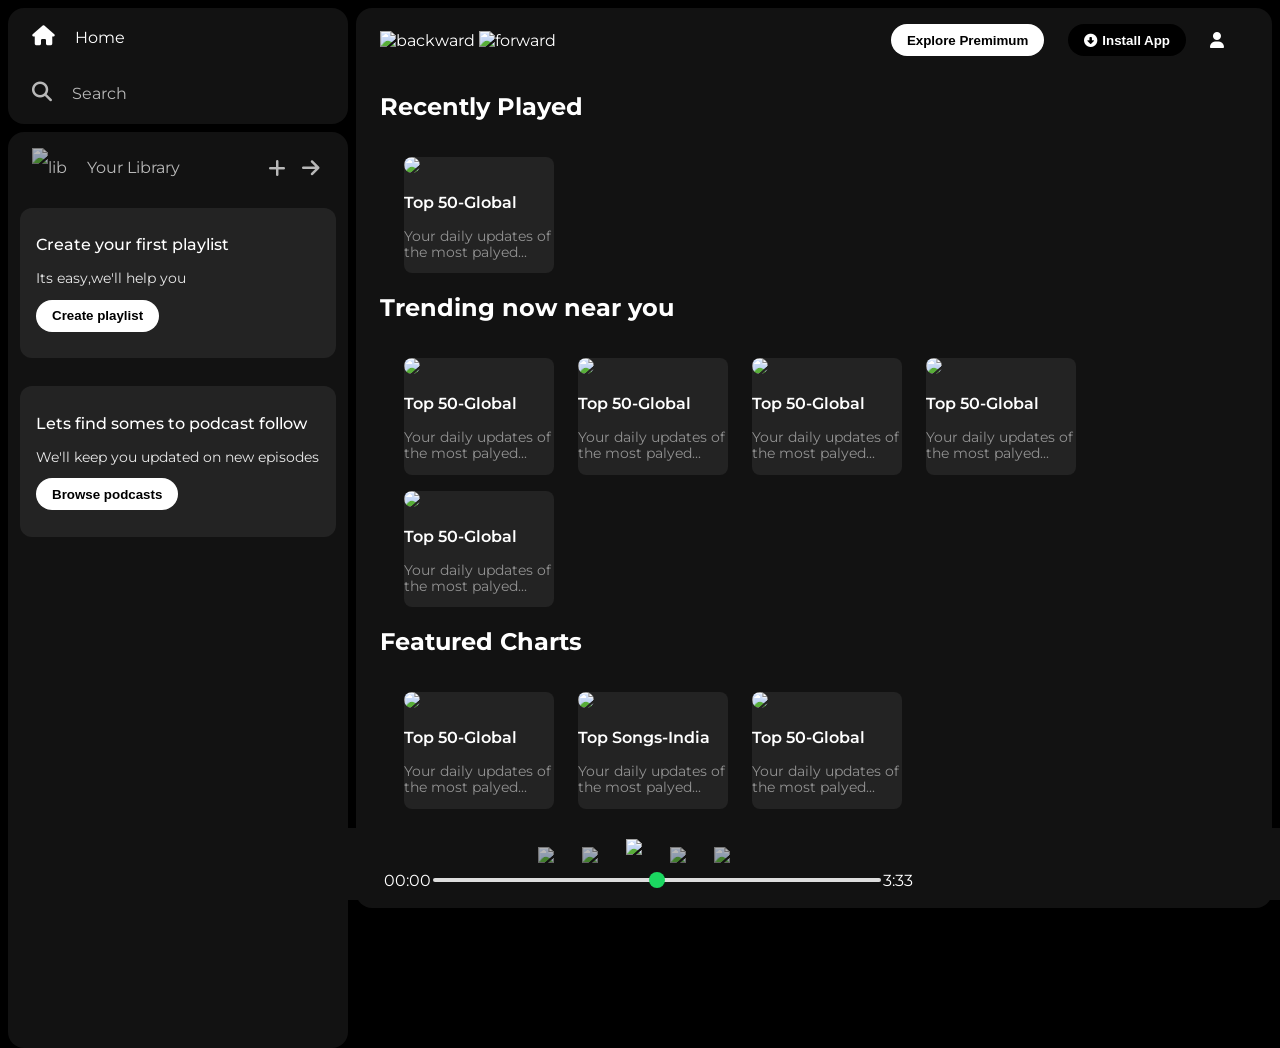
==== index.html @ 92eed527 "Rename spotifyclone.html to index.html" ====
<!DOCTYPE html>
 <html lang="en">
<head>
    <meta charset="UTF-8">
    <meta name="viewport" content="width=device-width, initial-scale=1.0">
    <title>Spotify-Web Player:Music for everyone</title>
    <link rel="stylesheet" href="https://cdnjs.cloudflare.com/ajax/libs/font-awesome/6.7.2/css/all.min.css"
        integrity="sha512-Evv84Mr4kqVGRNSgIGL/F/aIDqQb7xQ2vcrdIwxfjThSH8CSR7PBEakCr51Ck+w+/U6swU2Im1vVX0SVk9ABhg=="
        crossorigin="anonymous" referrerpolicy="no-referrer" />
    <link rel="icon" href="./assests/logo.png">
    <link rel="stylesheet" href="spotifyclone.css">
    <link rel="preconnect" href="https://fonts.googleapis.com">
    <link rel="preconnect" href="https://fonts.gstatic.com" crossorigin>
    <link href="https://fonts.googleapis.com/css2?family=Montserrat:ital,wght@0,100..900;1,100..900&display=swap"
        rel="stylesheet">
</head>
<body>
    <div class="main">
        <div class="sidebar">
            <div class="nav">
                <div class="nav-option" style="opacity: 1;">
                     <i class="fa-solid fa-house"></i>
                     <a href="#">Home</a>
                </div>
                
                <div class="nav-option">
                    <i class="fa-solid fa-magnifying-glass"></i>
                    <a href="#">Search</a>
                </div>
            </div>

            <div class="library"> 
                <div class="optionsss">
                     <div class="lib-option nav-option" >
                        <img src="./assests/library_icon.png" alt="lib">
                        <a href="#">Your Library</a>
                      </div>
                      <div class="iconss">
                        <!-- + and -> icons -->
                        <i class="fa-solid fa-plus"></i> 
                         <i class="fa-solid fa-arrow-right"></i>
                      </div>
                </div> 
                <div class="lib-box">
                    <div class="box">
                        <!-- To create space  between lines we made it has p from div -->
                        <p class="box-p1">Create your first playlist</p> 
                        <p class="box-p2">Its easy,we'll help you</p>
                        <button class="badge">Create playlist</button>
                    </div>
                     <div class="box">
                        <p class="box-p1">Lets find somes to podcast follow</p>
                        <p class="box-p2">We'll keep you updated on new episodes  </p>
                        <button class="badge">Browse podcasts</button>
                    </div>
                    </div>
                </div>
        </div>
        <div class="main-content">
            <div class="sticky-nav">
                <div class="nav-icons">
                     <img src="./assests/backward_icon.png" alt="backward">
                     <img src="./assests/forward_icon.png" class="hide " alt="forward">
                </div>
               <div class="sticky-nav-options">
                  <button class="badge nav-item hide">Explore Premimum </button>
                <button class="badge nav-item dark-badge"><i class="fa-solid fa-circle-down" style="margin-right: 5px;"></i>Install App</button>
              <!--  user emojii   -->
                <i class="fa-solid fa-user nav-item"></i>
               </div>
            </div>

            <h2>Recently Played</h2>
            <div class="cards-container">
                <div class="card">
                    <img src="./assests/card1img.jpeg" class="card-img">
                    <p class="card-title">Top 50-Global</p>
                    <p class="card-info">Your daily updates of the most palyed...</p>
                </div>
            </div>

            <h2>Trending now near you</h2>
            <div class="cards-container">
                <div class="card">
                    <img src="./assests/card2img.jpeg" class="card-img">
                    <p class="card-title">Top 50-Global</p>
                    <p class="card-info">Your daily updates of the most palyed...</p>
                </div>

                <div class="card">
                    <img src="./assests/card3img.jpeg" class="card-img">
                    <p class="card-title">Top 50-Global</p>
                    <p class="card-info">Your daily updates of the most palyed...</p>
                </div>
            
                <div class="card">
                    <img src="./assests/card4img.jpeg" class="card-img">
                    <p class="card-title">Top 50-Global</p>
                    <p class="card-info">Your daily updates of the most palyed...</p>
                </div>

                 <div class="card">
                    <img src="./assests/card3img.jpeg" class="card-img">
                    <p class="card-title">Top 50-Global</p>
                    <p class="card-info">Your daily updates of the most palyed...</p>
                </div>

                 <div class="card">
                    <img src="./assests/card4img.jpeg" class="card-img">
                    <p class="card-title">Top 50-Global</p>
                    <p class="card-info">Your daily updates of the most palyed...</p>
                </div>
            </div>

            <h2>Featured Charts</h2>
            <div class="cards-container">
                <div class="card">
                    <img src="./assests/card5img.jpeg" class="card-img">
                    <p class="card-title">Top 50-Global</p>
                    <p class="card-info">Your daily updates of the most palyed...</p>
                </div>
                 <div class="card">
                    <img src="./assests/card6img.jpeg" class="card-img">
                    <p class="card-title">Top Songs-India</p>
                    <p class="card-info">Your daily updates of the most palyed...</p>
                </div>
                 <div class="card">
                    <img src="./assests/card1img.jpeg" class="card-img">
                    <p class="card-title">Top 50-Global</p>
                    <p class="card-info">Your daily updates of the most palyed...</p>
                </div>
            </div>
            <div class="footer">
                <div class="line"></div>
            </div>
        </div>
        <!-- Fotter music player -->
         <div class="music-player">
             <!-- home work  -->
            <div class="album"></div>
            <div class="player">
                <div class="player-controls">
                    <img src="./assests/player_icon1 (1).png" class="player-control-icon">
                    <img src="./assests/player_icon2 (1).png" class="player-control-icon">
                    <img src="./assests/player_icon3 (1).png" class="player-control-icon" style="opacity: 1; height: 2rem;">
                    <img src="./assests/player_icon4 (1).png" class="player-control-icon">
                    <img src="./assests/player_icon5 (1).png" class="player-control-icon">
                </div>
                 <div class="play-bar">
                    <span class="curr-time">00:00</span>
                    <input type="range" min="0" max="100" class="progress-bar" step="1 ">
                    <span class="tot-time">3:33</span>
                 </div>
            </div>
            <div class="controls"></div>
         </div>
    </div>
</body>
</html>
---- spotifyclone.css ----
body{
    font-family: "Montserrat", sans-serif;
    margin: 0;
    background-color: #000;
    color: #fff;
    overflow:hidden;
}

.main{
    display: flex;
    height: 100vh;
    padding: 0.5rem;
}
.sidebar{
    background-color: #000;
    width: 340px;
    border-radius: 1rem;
    margin-right:0.5rem;
}
.main-content{
    background-color: #121212;
    flex: 1;
    border-radius: 1rem;
    overflow: auto;
    padding: 0 1.5rem 0 1.5rem;/* Gives a small space between card n main-content*/
}

.music-player{
    background-color: #121212;
    position: fixed;
    bottom: 0;
    width: 100%;
    height: 72px; 
}
a{
    text-decoration: none;
    color: #fff;

}
/* for home and search container*/
.nav{
    background-color: #121212;
    border-radius: 1rem;
    display: flex;/* home and search comes in same line*/
    flex-direction: column;/*search comes below of home*/
    justify-content: center;/* to make content vertically center */
    height: 100px;
    padding:0.5rem 0.75rem ;/* bcoz in main website top &btm has 8px and left & right has 12px */
    
}
/* for home and search text*/
.nav-option{
    line-height:2.5rem ;
    opacity: 0.7;
    padding:0.5rem 0.75rem ;/*Space between  contents home,search*/
}

.nav-option:hover{/* when u over home and search its shows in bright*/
    opacity: 1;
}
.nav-option i{
    font-size: 1.25rem;
}
.nav-option a{
    font-size: 1rem;
    margin-left: 1rem;/* space b/w icons and text(home & search)*/

}
.library{
    background-color: #121212;
    border-radius:1rem;
    height: 100%;/* create playlist and lets find are under same library so occupies upto bottm*/
   margin-top: 0.5rem ;
   padding:0.5rem 0.75rem ;
}
.optionsss{
    display: flex;/* icon,library text and +,,-> comes to sameline*/
    justify-content:space-between ;/* + and -> comes to right end*/
    align-items: center;/* icon,library text, + and -> comes to center of line*/
}
.lib-option img{ /*making //[] this image small*/
    height: 1.25rem;
    width: 1.25rem;   
} 
.iconss {
    font-size: 1.25rem;
     display: flex;
}
.iconss i{ /* For + and arrow right */
    opacity: 0.7;
    margin-right: 1rem;
}
.iconss i:hover{
    opacity: 1;
}
.box{
    background-color: #232323;
    height: 8rem;
    border-radius: 0.75rem;
    margin: 0.75rem 0 1.75rem 0;/* top  right n bottom  left */
    padding: 0.7rem 1rem;
}
.box-p1{
    font-size: 1rem;
    font-weight: 500;
}
.box-p2{
    font-size: 0.85rem;
    opacity: 0.9;
}
.badge{
    background-color: #fff;
    border: none;/* bcoz by default borders will get border*/
    border-radius: 100px;
    padding:0.25rem 1rem ;
    font-weight:700 ;
    height: 2rem;
     width: fit-content;
} 
.dark-badge{/*to make install app bg balck and textclr white*/
    background-color:#000;
    color: #fff;


} 
.sticky-nav{/* for install appp explore premimum nav*/
    position: sticky;
    top: 0;
    background-color: #121212;
    display: flex;
    justify-content: space-between;
    align-items: center;
    padding: 1rem 0 1rem 0 ;/*top right bottom  right*/
}
.sticky-nav-icons{  /*Forward & backward icons*/
    margin-left:0.75rem; 
}
.sticky-nav-options{
    display: flex;
    justify-content:center ;
    align-items:center ;
 
}
.nav-item{  /*for for premium install and user emojii*/
    margin-right:1.5rem;    
}

/* media used bcoz when we use original when it comes to screen
 size of 1000,,forward and explore premium disappears */
@media (max-width:100px) {
        .hide{
            display:none ;
        }    
} 
.card{
    background-color: #232323;
    width: 150px;
    border-radius: 0.5rem;
    border-radius: 0.5rem;
    margin-left: 1.5rem;
    margin-top: 1rem;/* to give small space b/w above and below card*/

}
.cards-container{
    display: flex;/*every card comes under same row/line*/
    flex-wrap:wrap;/*to maintain the original size of a card top 50-Global means for all other 
    cards if we dnt wrap all cards comes in same row*/
}
.card-img{/* for image present in card*/
    width: 100%;/* occupies the width of the card*/
    border-radius: 0.5rem;

}
.card-title{
    font-weight: 600;
}
.card-info{
    font-size: 0.85rem;/* to make top 50 global bold*/
    opacity: 0.5;/*your daily updates*/
}
.footer{
    height: 300px;
   display: flex;
   align-items: center;/*to make the footer line center*/
   justify-content:center;
}
.line{
    width: 90%;
    height: 30%;
    border-top: 1px solid white;
    opacity: 0.4;


}
.music-player{
    display: flex;
    justify-content: space-between;
    align-items: center;
}
.album{
    width:25%;
    /* background-color: pink; */
}
.player{
    width: 50%;
    /* background-color: orange; */
}
.controls{
    width:25%;
    /* background-color: blue; */
}
.player-controls{/* for icons of forward/backward*/
display: flex;
    justify-content:center;
    align-items: center;
}
.player-control-icon{
    height: 1rem;
    margin-right:1.75rem;
    opacity: 0.7;
}
.player-control-icon :hover{
    opacity: 1;

}
.play-bar{
    display: flex;
    justify-content: center;
    align-items: center;
}
.progress-bar{
    width: 70%;
    appearance: none;
    background-color: transparent;
    cursor: pointer;
}
/* this is for the line playline */
.progress-bar::-webkit-slider-runnable-track{
    background-color:#ddd ;
    border-radius: 100px;
    height: 0.2rem;
}
/* for thumb round lies on playlline */
.progress-bar::-webkit-slider-thumb{
    appearance: none;
    height: 1rem;
    width: 1rem;
    background-color: #1bd760;
   border-radius: 50%;
   margin-top: -6px; /* to make it liens on middle of line*/
}
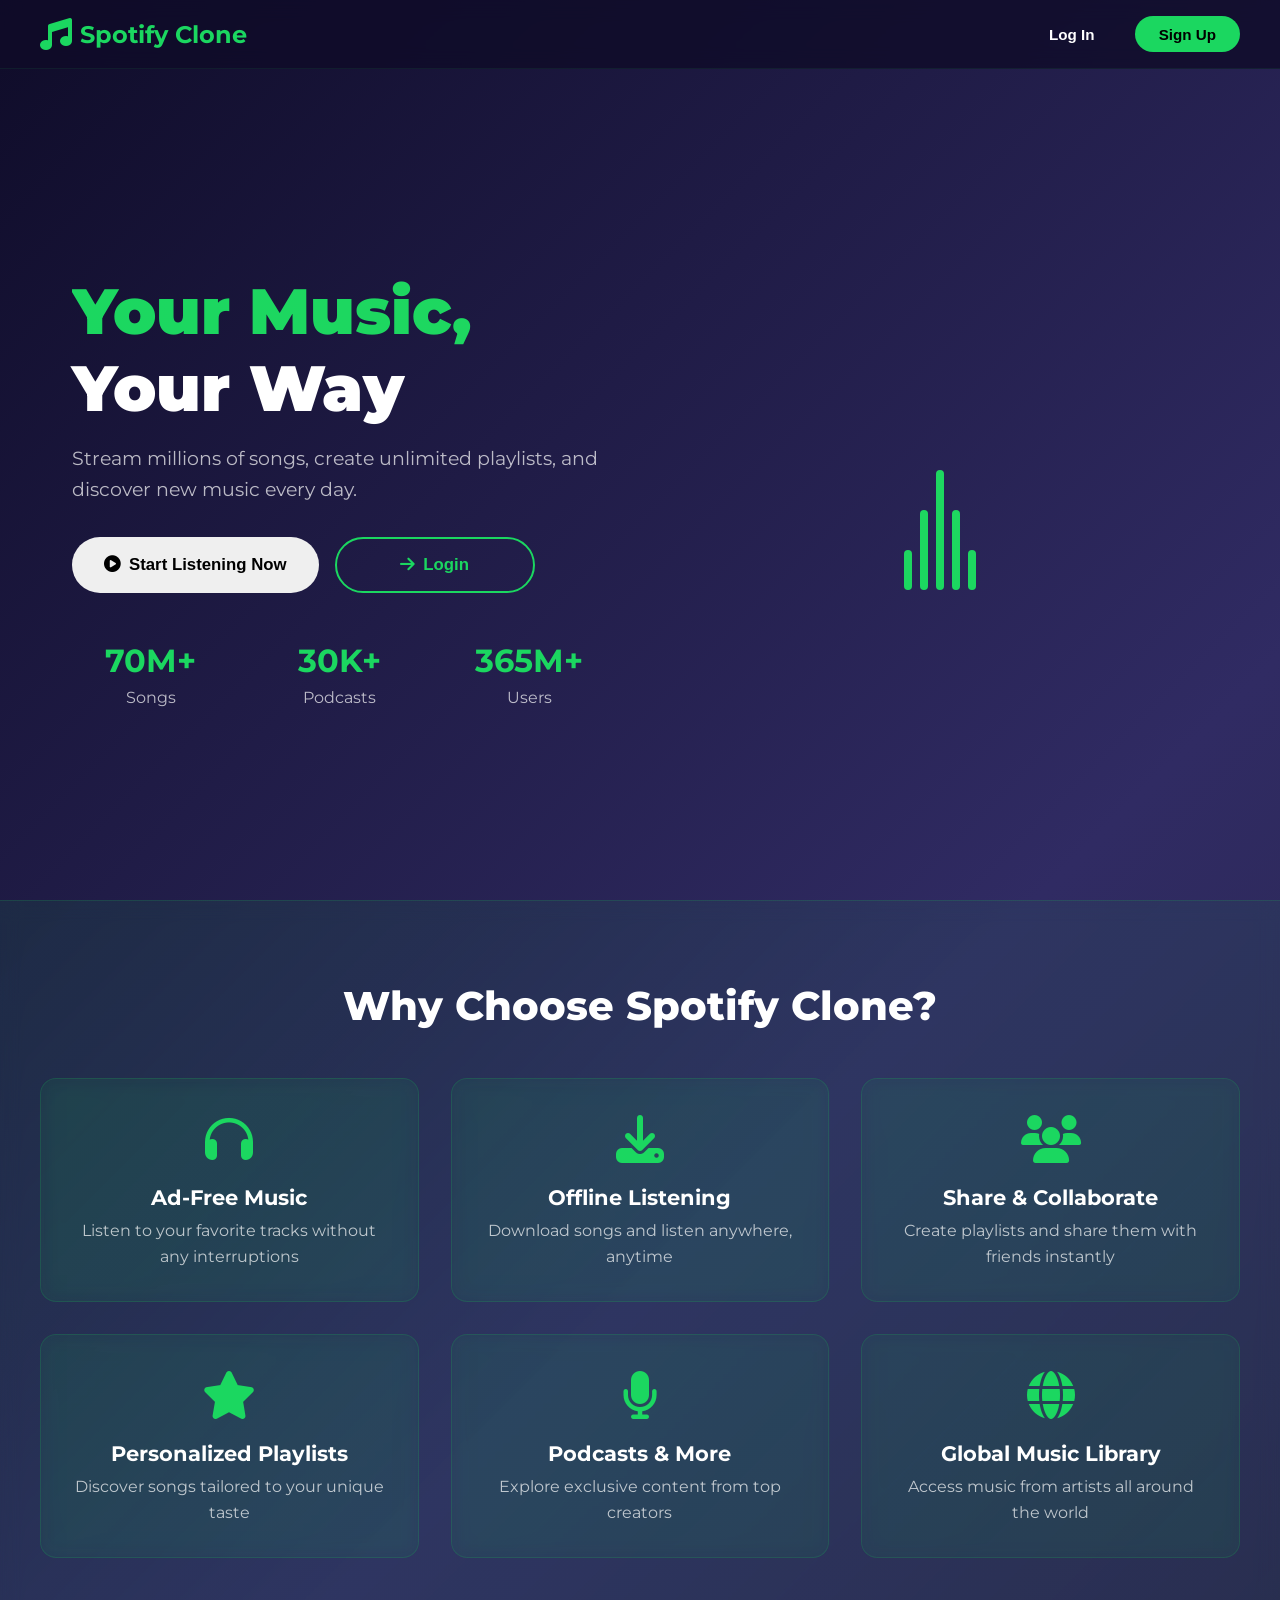
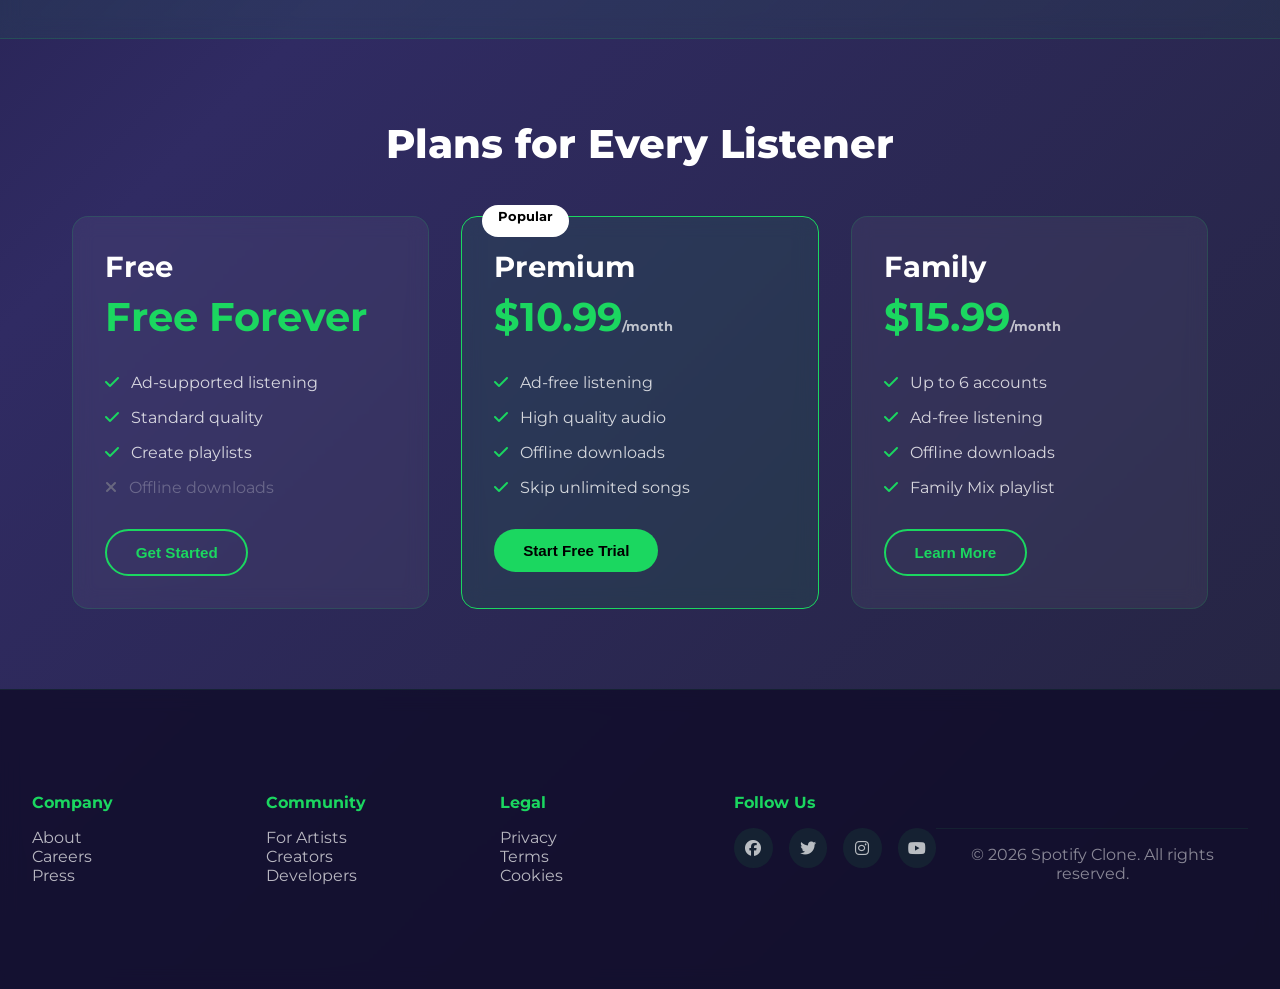
==== commit 79b37d03: "updated spotify clone project" ====
--- a/index.html
+++ b/index.html
@@ -1,159 +1,515 @@
 <!DOCTYPE html>
- <html lang="en">
+<html lang="en">
 <head>
     <meta charset="UTF-8">
     <meta name="viewport" content="width=device-width, initial-scale=1.0">
-    <title>Spotify-Web Player:Music for everyone</title>
+    <meta name="description" content="Spotify Clone - Your Music Streaming Platform">
+    <title>Spotify Clone - Find Music & Podcasts</title>
     <link rel="stylesheet" href="https://cdnjs.cloudflare.com/ajax/libs/font-awesome/6.7.2/css/all.min.css"
         integrity="sha512-Evv84Mr4kqVGRNSgIGL/F/aIDqQb7xQ2vcrdIwxfjThSH8CSR7PBEakCr51Ck+w+/U6swU2Im1vVX0SVk9ABhg=="
         crossorigin="anonymous" referrerpolicy="no-referrer" />
-    <link rel="icon" href="./assests/logo.png">
-    <link rel="stylesheet" href="spotifyclone.css">
     <link rel="preconnect" href="https://fonts.googleapis.com">
     <link rel="preconnect" href="https://fonts.gstatic.com" crossorigin>
     <link href="https://fonts.googleapis.com/css2?family=Montserrat:ital,wght@0,100..900;1,100..900&display=swap"
         rel="stylesheet">
+    <link rel="stylesheet" href="styles.css">
+    <script defer src="script.js"></script>
 </head>
 <body>
-    <div class="main">
-        <div class="sidebar">
-            <div class="nav">
-                <div class="nav-option" style="opacity: 1;">
-                     <i class="fa-solid fa-house"></i>
-                     <a href="#">Home</a>
-                </div>
+    <!-- ===== LANDING PAGE ===== -->
+    <div id="landingPage" class="page">
+        <!-- Navigation Bar -->
+        <nav class="navbar">
+            <div class="navbar-container">
+                <div class="logo">
+                    <i class="fas fa-music"></i>
+                    <span>Spotify Clone</span>
+                </div>
+                <div class="navbar-buttons">
+                    <button class="nav-btn" onclick="showLoginPage()">Log In</button>
+                    <button class="nav-btn btn-primary" onclick="showSignupPage()">Sign Up</button>
+                </div>
+            </div>
+        </nav>
+
+        <!-- Hero Section -->
+        <section class="hero">
+            <div class="hero-content">
+                <h1 class="hero-title">
+                    <span class="highlight">Your Music,</span>
+                    <span>Your Way</span>
+                </h1>
+                <p class="hero-subtitle">Stream millions of songs, create unlimited playlists, and discover new music every day.</p>
                 
-                <div class="nav-option">
-                    <i class="fa-solid fa-magnifying-glass"></i>
-                    <a href="#">Search</a>
-                </div>
-            </div>
-
-            <div class="library"> 
-                <div class="optionsss">
-                     <div class="lib-option nav-option" >
-                        <img src="./assests/library_icon.png" alt="lib">
-                        <a href="#">Your Library</a>
-                      </div>
-                      <div class="iconss">
-                        <!-- + and -> icons -->
-                        <i class="fa-solid fa-plus"></i> 
-                         <i class="fa-solid fa-arrow-right"></i>
-                      </div>
-                </div> 
-                <div class="lib-box">
-                    <div class="box">
-                        <!-- To create space  between lines we made it has p from div -->
-                        <p class="box-p1">Create your first playlist</p> 
-                        <p class="box-p2">Its easy,we'll help you</p>
-                        <button class="badge">Create playlist</button>
-                    </div>
-                     <div class="box">
-                        <p class="box-p1">Lets find somes to podcast follow</p>
-                        <p class="box-p2">We'll keep you updated on new episodes  </p>
-                        <button class="badge">Browse podcasts</button>
-                    </div>
-                    </div>
-                </div>
+                <div class="hero-buttons">
+                    <button class="btn btn-large" onclick="showSignupPage()">
+                        <i class="fas fa-play-circle"></i> Start Listening Now
+                    </button>
+                    <button class="btn btn-large btn-outline" onclick="showLoginPage()">
+                        <i class="fas fa-arrow-right"></i> Login
+                    </button>
+                </div>
+
+                <div class="stats">
+                    <div class="stat">
+                        <h3>70M+</h3>
+                        <p>Songs</p>
+                    </div>
+                    <div class="stat">
+                        <h3>30K+</h3>
+                        <p>Podcasts</p>
+                    </div>
+                    <div class="stat">
+                        <h3>365M+</h3>
+                        <p>Users</p>
+                    </div>
+                </div>
+            </div>
+            <div class="hero-visual">
+                <div class="music-animation">
+                    <div class="bar bar-1"></div>
+                    <div class="bar bar-2"></div>
+                    <div class="bar bar-3"></div>
+                    <div class="bar bar-4"></div>
+                    <div class="bar bar-5"></div>
+                </div>
+            </div>
+        </section>
+
+        <!-- Features Section -->
+        <section class="features">
+            <h2 class="section-title">Why Choose Spotify Clone?</h2>
+            <div class="features-grid">
+                <div class="feature-card">
+                    <div class="feature-icon">
+                        <i class="fas fa-headphones"></i>
+                    </div>
+                    <h3>Ad-Free Music</h3>
+                    <p>Listen to your favorite tracks without any interruptions</p>
+                </div>
+                <div class="feature-card">
+                    <div class="feature-icon">
+                        <i class="fas fa-download"></i>
+                    </div>
+                    <h3>Offline Listening</h3>
+                    <p>Download songs and listen anywhere, anytime</p>
+                </div>
+                <div class="feature-card">
+                    <div class="feature-icon">
+                        <i class="fas fa-users"></i>
+                    </div>
+                    <h3>Share & Collaborate</h3>
+                    <p>Create playlists and share them with friends instantly</p>
+                </div>
+                <div class="feature-card">
+                    <div class="feature-icon">
+                        <i class="fas fa-star"></i>
+                    </div>
+                    <h3>Personalized Playlists</h3>
+                    <p>Discover songs tailored to your unique taste</p>
+                </div>
+                <div class="feature-card">
+                    <div class="feature-icon">
+                        <i class="fas fa-microphone"></i>
+                    </div>
+                    <h3>Podcasts & More</h3>
+                    <p>Explore exclusive content from top creators</p>
+                </div>
+                <div class="feature-card">
+                    <div class="feature-icon">
+                        <i class="fas fa-globe"></i>
+                    </div>
+                    <h3>Global Music Library</h3>
+                    <p>Access music from artists all around the world</p>
+                </div>
+            </div>
+        </section>
+
+        <!-- Pricing Section -->
+        <section class="pricing">
+            <h2 class="section-title">Plans for Every Listener</h2>
+            <div class="pricing-grid">
+                <div class="pricing-card">
+                    <h3>Free</h3>
+                    <p class="price">Free Forever</p>
+                    <ul class="features-list">
+                        <li><i class="fas fa-check"></i> Ad-supported listening</li>
+                        <li><i class="fas fa-check"></i> Standard quality</li>
+                        <li><i class="fas fa-check"></i> Create playlists</li>
+                        <li class="disabled"><i class="fas fa-times"></i> Offline downloads</li>
+                    </ul>
+                    <button class="btn btn-outline" onclick="showSignupPage()">Get Started</button>
+                </div>
+                <div class="pricing-card featured">
+                    <div class="badge">Popular</div>
+                    <h3>Premium</h3>
+                    <p class="price">$10.99<span>/month</span></p>
+                    <ul class="features-list">
+                        <li><i class="fas fa-check"></i> Ad-free listening</li>
+                        <li><i class="fas fa-check"></i> High quality audio</li>
+                        <li><i class="fas fa-check"></i> Offline downloads</li>
+                        <li><i class="fas fa-check"></i> Skip unlimited songs</li>
+                    </ul>
+                    <button class="btn btn-primary" onclick="handlePremiumTrialClick()">Start Free Trial</button>
+                </div>
+                <div class="pricing-card">
+                    <h3>Family</h3>
+                    <p class="price">$15.99<span>/month</span></p>
+                    <ul class="features-list">
+                        <li><i class="fas fa-check"></i> Up to 6 accounts</li>
+                        <li><i class="fas fa-check"></i> Ad-free listening</li>
+                        <li><i class="fas fa-check"></i> Offline downloads</li>
+                        <li><i class="fas fa-check"></i> Family Mix playlist</li>
+                    </ul>
+                    <button class="btn btn-outline" onclick="handleFamilyPlanClick()">Learn More</button>
+                </div>
+            </div>
+        </section>
+
+        <!-- Footer -->
+        <footer class="footer">
+            <div class="footer-content">
+                <div class="footer-section">
+                    <h4>Company</h4>
+                    <ul>
+                        <li><a href="#">About</a></li>
+                        <li><a href="#">Careers</a></li>
+                        <li><a href="#">Press</a></li>
+                    </ul>
+                </div>
+                <div class="footer-section">
+                    <h4>Community</h4>
+                    <ul>
+                        <li><a href="#">For Artists</a></li>
+                        <li><a href="#">Creators</a></li>
+                        <li><a href="#">Developers</a></li>
+                    </ul>
+                </div>
+                <div class="footer-section">
+                    <h4>Legal</h4>
+                    <ul>
+                        <li><a href="#">Privacy</a></li>
+                        <li><a href="#">Terms</a></li>
+                        <li><a href="#">Cookies</a></li>
+                    </ul>
+                </div>
+                <div class="footer-section social">
+                    <h4>Follow Us</h4>
+                    <div class="social-icons">
+                        <a href="#"><i class="fab fa-facebook"></i></a>
+                        <a href="#"><i class="fab fa-twitter"></i></a>
+                        <a href="#"><i class="fab fa-instagram"></i></a>
+                        <a href="#"><i class="fab fa-youtube"></i></a>
+                    </div>
+                </div>
+            </div>
+            <div class="footer-bottom">
+                <p>&copy; 2026 Spotify Clone. All rights reserved.</p>
+            </div>
+        </footer>
+
+        <!-- Modal for Login & Signup -->
+        <div id="authModal" class="modal">
+            <div class="modal-content modal-auth">
+                <button class="close-btn" onclick="closeAuthModal()">&times;</button>
+                
+                <!-- Login Form -->
+                <div id="loginForm" class="auth-form show">
+                    <h2>Welcome Back</h2>
+                    <p class="auth-subtitle">Log in to your Spotify Clone account</p>
+                    
+                    <form onsubmit="handleLogin(event)">
+                        <div class="form-group">
+                            <label for="login-email">Email</label>
+                            <input type="email" id="login-email" placeholder="your@email.com" required>
+                        </div>
+                        <div class="form-group">
+                            <label for="login-password">Password</label>
+                            <input type="password" id="login-password" placeholder="Enter your password" required>
+                        </div>
+                        <div class="form-options">
+                            <label class="remember-me">
+                                <input type="checkbox"> Remember me
+                            </label>
+                            <a href="#" class="forgot-password">Forgot password?</a>
+                        </div>
+                        <button type="submit" class="btn btn-primary btn-block">Log In</button>
+                    </form>
+                    
+                    <div class="divider">OR</div>
+                    
+                    <div class="social-login">
+                        <button type="button" class="social-btn google">
+                            <i class="fab fa-google"></i> Login with Google
+                        </button>
+                        <button type="button" class="social-btn facebook">
+                            <i class="fab fa-facebook"></i> Login with Facebook
+                        </button>
+                    </div>
+                    
+                    <p class="auth-toggle">Don't have an account? <a href="#" onclick="switchToSignup()">Sign up here</a></p>
+                </div>
+
+                <!-- Signup Form -->
+                <div id="signupForm" class="auth-form">
+                    <h2>Create Your Account</h2>
+                    <p class="auth-subtitle">Join millions of music lovers today</p>
+                    
+                    <form onsubmit="handleSignup(event)">
+                        <div class="form-group">
+                            <label for="signup-name">Full Name</label>
+                            <input type="text" id="signup-name" placeholder="John Doe" required>
+                        </div>
+                        <div class="form-group">
+                            <label for="signup-email">Email</label>
+                            <input type="email" id="signup-email" placeholder="your@email.com" required>
+                        </div>
+                        <div class="form-group">
+                            <label for="signup-password">Password</label>
+                            <input type="password" id="signup-password" placeholder="At least 8 characters" minlength="8" required>
+                        </div>
+                        <div class="form-group">
+                            <label for="signup-confirm">Confirm Password</label>
+                            <input type="password" id="signup-confirm" placeholder="Confirm your password" required>
+                        </div>
+                        <div class="form-group">
+                            <label class="checkbox-label">
+                                <input type="checkbox" required> I agree to the Terms of Service
+                            </label>
+                        </div>
+                        <button type="submit" class="btn btn-primary btn-block">Create Account</button>
+                    </form>
+                    
+                    <div class="divider">OR</div>
+                    
+                    <div class="social-login">
+                        <button type="button" class="social-btn google">
+                            <i class="fab fa-google"></i> Sign up with Google
+                        </button>
+                        <button type="button" class="social-btn facebook">
+                            <i class="fab fa-facebook"></i> Sign up with Facebook
+                        </button>
+                    </div>
+                    
+                    <p class="auth-toggle">Already have an account? <a href="#" onclick="switchToLogin()">Log in here</a></p>
+                </div>
+            </div>
         </div>
-        <div class="main-content">
-            <div class="sticky-nav">
-                <div class="nav-icons">
-                     <img src="./assests/backward_icon.png" alt="backward">
-                     <img src="./assests/forward_icon.png" class="hide " alt="forward">
-                </div>
-               <div class="sticky-nav-options">
-                  <button class="badge nav-item hide">Explore Premimum </button>
-                <button class="badge nav-item dark-badge"><i class="fa-solid fa-circle-down" style="margin-right: 5px;"></i>Install App</button>
-              <!--  user emojii   -->
-                <i class="fa-solid fa-user nav-item"></i>
-               </div>
-            </div>
-
-            <h2>Recently Played</h2>
-            <div class="cards-container">
-                <div class="card">
-                    <img src="./assests/card1img.jpeg" class="card-img">
-                    <p class="card-title">Top 50-Global</p>
-                    <p class="card-info">Your daily updates of the most palyed...</p>
-                </div>
-            </div>
-
-            <h2>Trending now near you</h2>
-            <div class="cards-container">
-                <div class="card">
-                    <img src="./assests/card2img.jpeg" class="card-img">
-                    <p class="card-title">Top 50-Global</p>
-                    <p class="card-info">Your daily updates of the most palyed...</p>
-                </div>
-
-                <div class="card">
-                    <img src="./assests/card3img.jpeg" class="card-img">
-                    <p class="card-title">Top 50-Global</p>
-                    <p class="card-info">Your daily updates of the most palyed...</p>
-                </div>
-            
-                <div class="card">
-                    <img src="./assests/card4img.jpeg" class="card-img">
-                    <p class="card-title">Top 50-Global</p>
-                    <p class="card-info">Your daily updates of the most palyed...</p>
-                </div>
-
-                 <div class="card">
-                    <img src="./assests/card3img.jpeg" class="card-img">
-                    <p class="card-title">Top 50-Global</p>
-                    <p class="card-info">Your daily updates of the most palyed...</p>
-                </div>
-
-                 <div class="card">
-                    <img src="./assests/card4img.jpeg" class="card-img">
-                    <p class="card-title">Top 50-Global</p>
-                    <p class="card-info">Your daily updates of the most palyed...</p>
-                </div>
-            </div>
-
-            <h2>Featured Charts</h2>
-            <div class="cards-container">
-                <div class="card">
-                    <img src="./assests/card5img.jpeg" class="card-img">
-                    <p class="card-title">Top 50-Global</p>
-                    <p class="card-info">Your daily updates of the most palyed...</p>
-                </div>
-                 <div class="card">
-                    <img src="./assests/card6img.jpeg" class="card-img">
-                    <p class="card-title">Top Songs-India</p>
-                    <p class="card-info">Your daily updates of the most palyed...</p>
-                </div>
-                 <div class="card">
-                    <img src="./assests/card1img.jpeg" class="card-img">
-                    <p class="card-title">Top 50-Global</p>
-                    <p class="card-info">Your daily updates of the most palyed...</p>
-                </div>
-            </div>
-            <div class="footer">
-                <div class="line"></div>
-            </div>
+    </div>
+
+    <!-- ===== MUSIC PLAYER APP ===== -->
+    <div id="appPage" class="page" style="display: none;">
+        <div class="main">
+            <div class="sidebar">
+                <div class="nav">
+                    <div class="nav-option nav-option-active" data-nav="home">
+                         <i class="fa-solid fa-house"></i>
+                         <a href="#">Home</a>
+                    </div>
+                    
+                    <div class="nav-option" data-nav="search">
+                        <i class="fa-solid fa-magnifying-glass"></i>
+                        <a href="#">Search</a>
+                    </div>
+                </div>
+
+                <div class="library"> 
+                    <div class="options">
+                         <div class="lib-option nav-option">
+                            <i class="fa-solid fa-list"></i>
+                            <a href="#">Your Library</a>
+                          </div>
+                          <div class="icons">
+                            <i class="fa-solid fa-plus" title="Create new"></i> 
+                             <i class="fa-solid fa-arrow-right" title="More options"></i>
+                          </div>
+                    </div> 
+                    <div class="lib-box">
+                        <div class="box">
+                            <p class="box-p1">Create your first playlist</p> 
+                            <p class="box-p2">It's easy, we'll help you</p>
+                            <button class="badge" type="button" data-action="create-playlist">Create playlist</button>
+                        </div>
+                         <div class="box">
+                            <p class="box-p1">Let's find some podcasts to follow</p>
+                            <p class="box-p2">We'll keep you updated on new episodes</p>
+                            <button class="badge" type="button" data-action="browse-podcasts">Browse podcasts</button>
+                        </div>
+                        </div>
+                    </div>
+            </div>
+            <div class="main-content">
+                <div class="sticky-nav">
+                    <div class="nav-icons">
+                         <img src="https://img.icons8.com/color/96/000000/skip-to-start.png" alt="backward" class="hide" data-action="backward" title="Rewind 10s" style="width: 24px; height: 24px;">
+                         <img src="https://img.icons8.com/color/96/000000/skip-to-end.png" class="hide" data-action="forward" alt="forward" title="Forward 10s" style="width: 24px; height: 24px;">
+                    </div>
+                   <div class="sticky-nav-options">
+                      <button class="badge nav-item hide" type="button" data-action="premium">Explore Premium</button>
+                    <button class="badge nav-item dark-badge" type="button" data-action="install"><i class="fa-solid fa-circle-down"></i>Install App</button>
+                  <!--  user icon   -->
+                    <i class="fa-solid fa-user nav-item" aria-label="User profile" data-action="user"></i>
+                   </div>
+                </div>
+
+                <h2>Recently Played</h2>
+                <div class="cards-container">
+                    <div class="card">
+                        <img src="https://images.unsplash.com/photo-1514525253161-7a46d19cd819?w=300&q=80" class="card-img" alt="Blinding Lights">
+                        <p class="card-title">Blinding Lights</p>
+                        <p class="card-info">The Weeknd - Latest Hits</p>
+                    </div>
+                    <div class="card">
+                        <img src="https://images.unsplash.com/photo-1470225620780-dba8ba36b745?w=300&q=80" class="card-img" alt="Levitating">
+                        <p class="card-title">Levitating</p>
+                        <p class="card-info">Dua Lipa - Dance Hits</p>
+                    </div>
+                    <div class="card">
+                        <img src="https://images.unsplash.com/photo-1493225457124-a3eb161ffa5f?w=300&q=80" class="card-img" alt="Anti-Hero">
+                        <p class="card-title">Anti-Hero</p>
+                        <p class="card-info">Taylor Swift - Trending Now</p>
+                    </div>
+                    <div class="card">
+                        <img src="https://images.unsplash.com/photo-1487180144351-b8472da7d491?w=300&q=80" class="card-img" alt="Flowers">
+                        <p class="card-title">Flowers</p>
+                        <p class="card-info">Miley Cyrus - Pop Sensation</p>
+                    </div>
+                    <div class="card">
+                        <img src="https://images.unsplash.com/photo-1459749411175-04bf5292ceea?w=300&q=80" class="card-img" alt="Shape of You">
+                        <p class="card-title">Shape of You</p>
+                        <p class="card-info">Ed Sheeran - All Time Favorite</p>
+                    </div>
+                    <div class="card">
+                        <img src="https://images.unsplash.com/photo-1511379938547-c1f69b13d835?w=300&q=80" class="card-img" alt="Bohemian Rhapsody">
+                        <p class="card-title">Bohemian Rhapsody</p>
+                        <p class="card-info">Queen - Classic Rock</p>
+                    </div>
+                </div>
+
+                <h2>Trending now near you</h2>
+                <div class="cards-container">
+                    <div class="card">
+                        <img src="https://images.unsplash.com/photo-1470225620780-dba8ba36b745?w=300&q=80" class="card-img" alt="Espresso">
+                        <p class="card-title">Espresso</p>
+                        <p class="card-info">Sabrina Carpenter - Viral Hit</p>
+                    </div>
+                    <div class="card">
+                        <img src="https://images.unsplash.com/photo-1514525253161-7a46d19cd819?w=300&q=80" class="card-img" alt="Cruel Summer">
+                        <p class="card-title">Cruel Summer</p>
+                        <p class="card-info">Olivia Rodrigo - Pop Chart Topper</p>
+                    </div>
+                    <div class="card">
+                        <img src="https://images.unsplash.com/photo-1493225457124-a3eb161ffa5f?w=300&q=80" class="card-img" alt="Vampire">
+                        <p class="card-title">Vampire</p>
+                        <p class="card-info">Olivia Rodrigo - Dark Pop</p>
+                    </div>
+                    <div class="card">
+                        <img src="https://images.unsplash.com/photo-1487180144351-b8472da7d491?w=300&q=80" class="card-img" alt="Beautiful Things">
+                        <p class="card-title">Beautiful Things</p>
+                        <p class="card-info">Benson Boone - Emotional Ballad</p>
+                    </div>
+                    <div class="card">
+                        <img src="https://images.unsplash.com/photo-1459749411175-04bf5292ceea?w=300&q=80" class="card-img" alt="Pink + White">
+                        <p class="card-title">Pink + White</p>
+                        <p class="card-info">Frank Ocean - Modern Classic</p>
+                    </div>
+                    <div class="card">
+                        <img src="https://images.unsplash.com/photo-1511379938547-c1f69b13d835?w=300&q=80" class="card-img" alt="Uptown Funk">
+                        <p class="card-title">Uptown Funk</p>
+                        <p class="card-info">Mark Ronson ft. Bruno Mars</p>
+                    </div>
+                </div>
+
+                <h2>Featured Charts</h2>
+                <div class="cards-container">
+                    <div class="card">
+                        <img src="https://images.unsplash.com/photo-1514525253161-7a46d19cd819?w=300&q=80" class="card-img" alt="Heat Waves">
+                        <p class="card-title">Heat Waves</p>
+                        <p class="card-info">Glass Animals - Indie Pop</p>
+                    </div>
+                    <div class="card">
+                        <img src="https://images.unsplash.com/photo-1470225620780-dba8ba36b745?w=300&q=80" class="card-img" alt="Good as Hell">
+                        <p class="card-title">Good as Hell</p>
+                        <p class="card-info">Lizzo - Feel Good Anthem</p>
+                    </div>
+                    <div class="card">
+                        <img src="https://images.unsplash.com/photo-1493225457124-a3eb161ffa5f?w=300&q=80" class="card-img" alt="Starboy">
+                        <p class="card-title">Starboy</p>
+                        <p class="card-info">The Weeknd ft. Daft Punk</p>
+                    </div>
+                    <div class="card">
+                        <img src="https://images.unsplash.com/photo-1487180144351-b8472da7d491?w=300&q=80" class="card-img" alt="Kill Bill">
+                        <p class="card-title">Kill Bill</p>
+                        <p class="card-info">SZA - R&B Hit</p>
+                    </div>
+                    <div class="card">
+                        <img src="https://images.unsplash.com/photo-1459749411175-04bf5292ceea?w=300&q=80" class="card-img" alt="Industry Baby">
+                        <p class="card-title">Industry Baby</p>
+                        <p class="card-info">Lil Nas X - Hip Hop Anthem</p>
+                    </div>
+                    <div class="card">
+                        <img src="https://images.unsplash.com/photo-1511379938547-c1f69b13d835?w=300&q=80" class="card-img" alt="Watermelon Sugar">
+                        <p class="card-title">Watermelon Sugar</p>
+                        <p class="card-info">Harry Styles - Summer Vibes</p>
+                    </div>
+                    <div class="card">
+                        <img src="https://images.unsplash.com/photo-1514525253161-7a46d19cd819?w=300&q=80" class="card-img" alt="drivers license">
+                        <p class="card-title">drivers license</p>
+                        <p class="card-info">Olivia Rodrigo - Heartbreak Song</p>
+                    </div>
+                    <div class="card">
+                        <img src="https://images.unsplash.com/photo-1470225620780-dba8ba36b745?w=300&q=80" class="card-img" alt="Bad Habits">
+                        <p class="card-title">Bad Habits</p>
+                        <p class="card-info">Ed Sheeran - Latest Single</p>
+                    </div>
+                    <div class="card">
+                        <img src="https://images.unsplash.com/photo-1493225457124-a3eb161ffa5f?w=300&q=80" class="card-img" alt="As It Was">
+                        <p class="card-title">As It Was</p>
+                        <p class="card-info">Harry Styles - Chart Buster</p>
+                    </div>
+                    <div class="card">
+                        <img src="https://images.unsplash.com/photo-1487180144351-b8472da7d491?w=300&q=80" class="card-img" alt="Unholy">
+                        <p class="card-title">Unholy</p>
+                        <p class="card-info">Sam Smith & Kim Petras</p>
+                    </div>
+                    <div class="card">
+                        <img src="https://images.unsplash.com/photo-1459749411175-04bf5292ceea?w=300&q=80" class="card-img" alt="SNOOZE">
+                        <p class="card-title">SNOOZE</p>
+                        <p class="card-info">SZA - Smooth R&B</p>
+                    </div>
+                    <div class="card">
+                        <img src="https://images.unsplash.com/photo-1511379938547-c1f69b13d835?w=300&q=80" class="card-img" alt="Break My Soul">
+                        <p class="card-title">Break My Soul</p>
+                        <p class="card-info">Beyoncé - Dance Track</p>
+                    </div>
+                </div>
+                <div class="footer">
+                    <div class="line"></div>
+                </div>
+            </div>
+            <!-- Footer music player -->
+             <div class="music-player">
+                <div class="album"></div>
+                <div class="player">
+                    <div class="player-controls">
+                        <i class="fa-solid fa-shuffle player-control-icon" data-action="shuffle" title="Shuffle"></i>
+                        <i class="fa-solid fa-step-backward player-control-icon" data-action="prev" title="Previous"></i>
+                        <i class="fa-solid fa-circle-play player-control-icon player-control-active" data-action="play-pause" title="Play/Pause" style="font-size: 2.5rem;"></i>
+                        <i class="fa-solid fa-step-forward player-control-icon" data-action="next" title="Next"></i>
+                        <i class="fa-solid fa-repeat player-control-icon" data-action="repeat" title="Repeat"></i>
+                    </div>
+                     <div class="play-bar">
+                        <span class="curr-time">00:00</span>
+                        <input type="range" min="0" max="100" class="progress-bar" step="1" value="0">
+                        <span class="tot-time">3:33</span>
+                     </div>
+                </div>
+                <div class="controls">
+                    <i class="fa-solid fa-volume-high" style="margin-right: 0.5rem; opacity: 0.7;"></i>
+                    <input type="range" min="0" max="100" class="volume-bar" style="width: 100px; cursor: pointer;" value="100">
+                </div>
+             </div>
         </div>
-        <!-- Fotter music player -->
-         <div class="music-player">
-             <!-- home work  -->
-            <div class="album"></div>
-            <div class="player">
-                <div class="player-controls">
-                    <img src="./assests/player_icon1 (1).png" class="player-control-icon">
-                    <img src="./assests/player_icon2 (1).png" class="player-control-icon">
-                    <img src="./assests/player_icon3 (1).png" class="player-control-icon" style="opacity: 1; height: 2rem;">
-                    <img src="./assests/player_icon4 (1).png" class="player-control-icon">
-                    <img src="./assests/player_icon5 (1).png" class="player-control-icon">
-                </div>
-                 <div class="play-bar">
-                    <span class="curr-time">00:00</span>
-                    <input type="range" min="0" max="100" class="progress-bar" step="1 ">
-                    <span class="tot-time">3:33</span>
-                 </div>
-            </div>
-            <div class="controls"></div>
-         </div>
     </div>
 </body>
-</html>
+</html>
--- a/styles.css
+++ b/styles.css
@@ -0,0 +1,1261 @@
+/* ============================================
+   SPOTIFY CLONE - COMBINED STYLES
+   ============================================ */
+
+* {
+    margin: 0;
+    padding: 0;
+    box-sizing: border-box;
+}
+
+body {
+    font-family: 'Montserrat', sans-serif;
+    background: linear-gradient(135deg, #0f0c29, #302b63, #24243e);
+    min-height: 100vh;
+    color: #fff;
+    overflow-x: hidden;
+}
+
+/* ============================================
+   LANDING PAGE - NAVBAR
+   ============================================ */
+
+.navbar {
+    background-color: rgba(15, 12, 41, 0.8);
+    backdrop-filter: blur(10px);
+    padding: 1rem 2rem;
+    position: fixed;
+    top: 0;
+    width: 100%;
+    z-index: 100;
+    border-bottom: 1px solid rgba(29, 185, 84, 0.1);
+}
+
+.navbar-container {
+    max-width: 1200px;
+    margin: 0 auto;
+    display: flex;
+    justify-content: space-between;
+    align-items: center;
+}
+
+.logo {
+    display: flex;
+    align-items: center;
+    gap: 0.5rem;
+    font-size: 1.5rem;
+    font-weight: 700;
+    color: #1bd760;
+}
+
+.logo i {
+    font-size: 2rem;
+}
+
+.navbar-buttons {
+    display: flex;
+    gap: 1rem;
+}
+
+.nav-btn {
+    padding: 0.6rem 1.5rem;
+    border: none;
+    border-radius: 100px;
+    background: transparent;
+    color: #fff;
+    cursor: pointer;
+    font-weight: 600;
+    transition: all 0.3s ease;
+    font-size: 0.95rem;
+}
+
+.nav-btn:hover {
+    transform: scale(1.05);
+    color: #1bd760;
+}
+
+.nav-btn.btn-primary {
+    background: #1bd760;
+    color: #000;
+}
+
+.nav-btn.btn-primary:hover {
+    background: #1ed760;
+    transform: scale(1.08);
+}
+
+/* ============================================
+   HERO SECTION
+   ============================================ */
+
+.hero {
+    display: grid;
+    grid-template-columns: 1fr 1fr;
+    gap: 4rem;
+    align-items: center;
+    justify-items: center;
+    max-width: 1200px;
+    margin: 0 auto;
+    padding: 10rem 2rem 5rem;
+    min-height: 100vh;
+}
+
+.hero-content {
+    text-align: left;
+}
+
+.hero-title {
+    font-size: 4rem;
+    line-height: 1.2;
+    margin-bottom: 1rem;
+    font-weight: 900;
+}
+
+.hero-title .highlight {
+    background: linear-gradient(45deg, #1bd760, #1ed760);
+    -webkit-background-clip: text;
+    -webkit-text-fill-color: transparent;
+    background-clip: text;
+}
+
+.hero-subtitle {
+    font-size: 1.2rem;
+    color: rgba(255, 255, 255, 0.7);
+    margin-bottom: 2rem;
+    line-height: 1.6;
+}
+
+.hero-buttons {
+    display: flex;
+    gap: 1rem;
+    margin-bottom: 3rem;
+    flex-wrap: wrap;
+}
+
+.btn {
+    padding: 0.8rem 1.8rem;
+    border: none;
+    border-radius: 100px;
+    cursor: pointer;
+    font-weight: 600;
+    transition: all 0.3s ease;
+    display: flex;
+    align-items: center;
+    gap: 0.5rem;
+    font-size: 0.95rem;
+}
+
+.btn-large {
+    padding: 1rem 2rem;
+    font-size: 1.05rem;
+    min-width: 200px;
+    justify-content: center;
+}
+
+.btn-primary {
+    background: #1bd760;
+    color: #000;
+}
+
+.btn-primary:hover {
+    background: #1ed760;
+    transform: translateY(-2px);
+    box-shadow: 0 10px 30px rgba(29, 185, 84, 0.3);
+}
+
+.btn-outline {
+    border: 2px solid #1bd760;
+    background: transparent;
+    color: #1bd760;
+}
+
+.btn-outline:hover {
+    background: #1bd760;
+    color: #000;
+    transform: translateY(-2px);
+}
+
+.btn-block {
+    width: 100%;
+}
+
+.stats {
+    display: grid;
+    grid-template-columns: repeat(3, 1fr);
+    gap: 2rem;
+    margin-top: 3rem;
+}
+
+.stat {
+    text-align: center;
+}
+
+.stat h3 {
+    font-size: 2rem;
+    color: #1bd760;
+    margin-bottom: 0.5rem;
+}
+
+.stat p {
+    color: rgba(255, 255, 255, 0.7);
+}
+
+/* Hero Visual Animation */
+
+.hero-visual {
+    display: flex;
+    justify-content: center;
+    align-items: center;
+    height: 400px;
+}
+
+.music-animation {
+    display: flex;
+    justify-content: center;
+    align-items: flex-end;
+    gap: 0.5rem;
+    height: 200px;
+}
+
+.bar {
+    width: 8px;
+    background: linear-gradient(to top, #1bd760, #1ed760);
+    border-radius: 4px;
+    animation: pulse 0.6s ease-in-out infinite;
+}
+
+.bar-1 {
+    height: 40px;
+    animation-delay: 0s;
+}
+
+.bar-2 {
+    height: 80px;
+    animation-delay: 0.1s;
+}
+
+.bar-3 {
+    height: 120px;
+    animation-delay: 0.2s;
+}
+
+.bar-4 {
+    height: 80px;
+    animation-delay: 0.3s;
+}
+
+.bar-5 {
+    height: 40px;
+    animation-delay: 0.4s;
+}
+
+@keyframes pulse {
+    0%, 100% {
+        transform: scaleY(0.6);
+        opacity: 0.6;
+    }
+    50% {
+        transform: scaleY(1);
+        opacity: 1;
+    }
+}
+
+/* ============================================
+   FEATURES SECTION
+   ============================================ */
+
+.features {
+    background: linear-gradient(135deg, rgba(29, 185, 84, 0.1), rgba(29, 185, 84, 0.05));
+    padding: 5rem 2rem;
+    backdrop-filter: blur(10px);
+    border-top: 1px solid rgba(29, 185, 84, 0.2);
+    border-bottom: 1px solid rgba(29, 185, 84, 0.2);
+}
+
+.section-title {
+    text-align: center;
+    font-size: 2.5rem;
+    margin-bottom: 3rem;
+    font-weight: 800;
+}
+
+.features-grid {
+    display: grid;
+    grid-template-columns: repeat(auto-fit, minmax(300px, 1fr));
+    gap: 2rem;
+    max-width: 1200px;
+    margin: 0 auto;
+}
+
+.feature-card {
+    background: rgba(29, 185, 84, 0.05);
+    border: 1px solid rgba(29, 185, 84, 0.2);
+    padding: 2rem;
+    border-radius: 1rem;
+    text-align: center;
+    transition: all 0.3s ease;
+    backdrop-filter: blur(10px);
+}
+
+.feature-card:hover {
+    background: rgba(29, 185, 84, 0.1);
+    transform: translateY(-10px);
+    border-color: #1bd760;
+}
+
+.feature-icon {
+    font-size: 3rem;
+    color: #1bd760;
+    margin-bottom: 1rem;
+}
+
+.feature-card h3 {
+    font-size: 1.3rem;
+    margin-bottom: 0.5rem;
+}
+
+.feature-card p {
+    color: rgba(255, 255, 255, 0.7);
+    line-height: 1.6;
+}
+
+/* ============================================
+   PRICING SECTION
+   ============================================ */
+
+.pricing {
+    padding: 5rem 2rem;
+    max-width: 1200px;
+    margin: 0 auto;
+}
+
+.pricing-grid {
+    display: grid;
+    grid-template-columns: repeat(auto-fit, minmax(300px, 1fr));
+    gap: 2rem;
+    margin-top: 3rem;
+}
+
+.pricing-card {
+    background: rgba(255, 255, 255, 0.05);
+    border: 1px solid rgba(29, 185, 84, 0.2);
+    padding: 2rem;
+    border-radius: 1rem;
+    transition: all 0.3s ease;
+    backdrop-filter: blur(10px);
+    position: relative;
+}
+
+.pricing-card.featured {
+    background: rgba(29, 185, 84, 0.1);
+    border-color: #1bd760;
+    transform: scale(1.05);
+}
+
+.pricing-card:hover {
+    transform: translateY(-10px);
+    box-shadow: 0 20px 40px rgba(29, 185, 84, 0.2);
+}
+
+.badge {
+    position: absolute;
+    top: -12px;
+    left: 20px;
+    background: #1bd760;
+    color: #000;
+    padding: 0.3rem 1rem;
+    border-radius: 100px;
+    font-weight: 600;
+    font-size: 0.8rem;
+    border: none;
+}
+
+.pricing-card h3 {
+    font-size: 1.8rem;
+    margin-bottom: 0.5rem;
+}
+
+.price {
+    font-size: 2.5rem;
+    color: #1bd760;
+    font-weight: 700;
+    margin-bottom: 1.5rem;
+}
+
+.price span {
+    font-size: 0.8rem;
+    color: rgba(255, 255, 255, 0.7);
+}
+
+.features-list {
+    list-style: none;
+    margin: 1.5rem 0;
+    text-align: left;
+}
+
+.features-list li {
+    padding: 0.5rem 0;
+    color: rgba(255, 255, 255, 0.8);
+}
+
+.features-list i {
+    color: #1bd760;
+    margin-right: 0.5rem;
+}
+
+.features-list li.disabled {
+    opacity: 0.5;
+    color: rgba(255, 255, 255, 0.5);
+}
+
+.features-list li.disabled i {
+    color: #999;
+}
+
+/* ============================================
+   FOOTER
+   ============================================ */
+
+.footer {
+    background: rgba(15, 12, 41, 0.8);
+    border-top: 1px solid rgba(29, 185, 84, 0.1);
+    padding: 3rem 2rem 1rem;
+    backdrop-filter: blur(10px);
+}
+
+.footer-content {
+    max-width: 1200px;
+    margin: 0 auto;
+    display: grid;
+    grid-template-columns: repeat(auto-fit, minmax(200px, 1fr));
+    gap: 2rem;
+    margin-bottom: 2rem;
+}
+
+.footer-section h4 {
+    margin-bottom: 1rem;
+    color: #1bd760;
+}
+
+.footer-section ul {
+    list-style: none;
+}
+
+.footer-section a {
+    color: rgba(255, 255, 255, 0.7);
+    text-decoration: none;
+    transition: all 0.3s ease;
+}
+
+.footer-section a:hover {
+    color: #1bd760;
+}
+
+.social-icons {
+    display: flex;
+    gap: 1rem;
+}
+
+.social-icons a {
+    display: inline-flex;
+    align-items: center;
+    justify-content: center;
+    width: 40px;
+    height: 40px;
+    background: rgba(29, 185, 84, 0.1);
+    border-radius: 50%;
+    transition: all 0.3s ease;
+}
+
+.social-icons a:hover {
+    background: #1bd760;
+    color: #000;
+}
+
+.footer-bottom {
+    text-align: center;
+    padding-top: 1rem;
+    border-top: 1px solid rgba(29, 185, 84, 0.1);
+    color: rgba(255, 255, 255, 0.5);
+}
+
+/* ============================================
+   MODAL & AUTH FORMS
+   ============================================ */
+
+.modal {
+    display: none;
+    position: fixed;
+    z-index: 1000;
+    left: 0;
+    top: 0;
+    width: 100%;
+    height: 100%;
+    background-color: rgba(0, 0, 0, 0.7);
+    backdrop-filter: blur(5px);
+    animation: fadeIn 0.3s ease;
+}
+
+.modal.show {
+    display: flex;
+    align-items: center;
+    justify-content: center;
+}
+
+.modal-content {
+    background: linear-gradient(135deg, rgba(48, 43, 99, 0.95), rgba(36, 36, 62, 0.95));
+    padding: 3rem;
+    border-radius: 1.5rem;
+    width: 90%;
+    max-width: 450px;
+    border: 1px solid rgba(29, 185, 84, 0.2);
+    box-shadow: 0 20px 60px rgba(29, 185, 84, 0.3);
+    animation: slideUp 0.3s ease;
+    max-height: 90vh;
+    overflow-y: auto;
+}
+
+.close-btn {
+    float: right;
+    font-size: 2rem;
+    font-weight: bold;
+    color: rgba(255, 255, 255, 0.7);
+    background: none;
+    border: none;
+    cursor: pointer;
+    transition: color 0.3s ease;
+}
+
+.close-btn:hover {
+    color: #fff;
+}
+
+.auth-form {
+    display: none;
+}
+
+.auth-form.show {
+    display: block;
+    animation: fadeIn 0.3s ease;
+}
+
+.auth-form h2 {
+    font-size: 1.8rem;
+    margin-bottom: 0.5rem;
+}
+
+.auth-subtitle {
+    color: rgba(255, 255, 255, 0.7);
+    margin-bottom: 1.5rem;
+}
+
+.form-group {
+    margin-bottom: 1.2rem;
+}
+
+.form-group label {
+    display: block;
+    margin-bottom: 0.5rem;
+    color: rgba(255, 255, 255, 0.9);
+    font-weight: 600;
+}
+
+.form-group input {
+    width: 100%;
+    padding: 0.8rem;
+    border: 1px solid rgba(29, 185, 84, 0.3);
+    border-radius: 0.5rem;
+    background: rgba(255, 255, 255, 0.05);
+    color: #fff;
+    font-size: 1rem;
+    transition: all 0.3s ease;
+}
+
+.form-group input:focus {
+    outline: none;
+    border-color: #1bd760;
+    background: rgba(255, 255, 255, 0.1);
+    box-shadow: 0 0 10px rgba(29, 185, 84, 0.3);
+}
+
+.form-options {
+    display: flex;
+    justify-content: space-between;
+    align-items: center;
+    margin-bottom: 1.5rem;
+    font-size: 0.9rem;
+}
+
+.remember-me {
+    display: flex;
+    align-items: center;
+    color: rgba(255, 255, 255, 0.7);
+    cursor: pointer;
+}
+
+.remember-me input {
+    margin-right: 0.5rem;
+    cursor: pointer;
+}
+
+.forgot-password {
+    color: #1bd760;
+    text-decoration: none;
+    transition: color 0.3s ease;
+}
+
+.forgot-password:hover {
+    color: #1ed760;
+    text-decoration: underline;
+}
+
+.checkbox-label {
+    display: flex;
+    align-items: center;
+    color: rgba(255, 255, 255, 0.7);
+    cursor: pointer;
+}
+
+.checkbox-label input {
+    margin-right: 0.5rem;
+    width: auto;
+    cursor: pointer;
+}
+
+.divider {
+    text-align: center;
+    margin: 1.5rem 0;
+    color: rgba(255, 255, 255, 0.5);
+    font-size: 0.9rem;
+    position: relative;
+}
+
+.divider::before {
+    content: '';
+    position: absolute;
+    left: 0;
+    top: 50%;
+    width: 45%;
+    height: 1px;
+    background: rgba(29, 185, 84, 0.2);
+}
+
+.divider::after {
+    content: '';
+    position: absolute;
+    right: 0;
+    top: 50%;
+    width: 45%;
+    height: 1px;
+    background: rgba(29, 185, 84, 0.2);
+}
+
+.social-login {
+    display: grid;
+    grid-template-columns: 1fr 1fr;
+    gap: 0.8rem;
+    margin-bottom: 1.5rem;
+}
+
+.social-btn {
+    padding: 0.7rem;
+    border: 1px solid rgba(29, 185, 84, 0.3);
+    border-radius: 0.5rem;
+    background: rgba(255, 255, 255, 0.05);
+    color: rgba(255, 255, 255, 0.9);
+    cursor: pointer;
+    transition: all 0.3s ease;
+    font-size: 0.85rem;
+    font-weight: 600;
+    display: flex;
+    align-items: center;
+    justify-content: center;
+    gap: 0.5rem;
+}
+
+.social-btn:hover {
+    background: rgba(29, 185, 84, 0.2);
+    border-color: #1bd760;
+}
+
+.auth-toggle {
+    text-align: center;
+    color: rgba(255, 255, 255, 0.7);
+    margin-top: 1rem;
+}
+
+.auth-toggle a {
+    color: #1bd760;
+    text-decoration: none;
+    font-weight: 600;
+    transition: color 0.3s ease;
+    cursor: pointer;
+}
+
+.auth-toggle a:hover {
+    color: #1ed760;
+    text-decoration: underline;
+}
+
+/* ============================================
+   MAIN APP - SIDEBAR & LAYOUT
+   ============================================ */
+
+.main {
+    display: flex;
+    height: 100vh;
+    padding: 0.5rem;
+    background: linear-gradient(135deg, #0f0c29, #302b63, #24243e);
+}
+
+.sidebar {
+    background-color: #000;
+    width: 340px;
+    border-radius: 1rem;
+    margin-right: 0.5rem;
+}
+
+.main-content {
+    background-color: #121212;
+    flex: 1;
+    border-radius: 1rem;
+    overflow: auto;
+    padding: 0 1.5rem 0 1.5rem;
+}
+
+.music-player {
+    background-color: #121212;
+    position: fixed;
+    bottom: 0;
+    width: 100%;
+    height: 72px;
+    display: flex;
+    justify-content: space-between;
+    align-items: center;
+    padding: 0 1rem;
+}
+
+a {
+    text-decoration: none;
+    color: #fff;
+}
+
+/* ============================================
+   NAV & LIBRARY
+   ============================================ */
+
+.nav {
+    background-color: #121212;
+    border-radius: 1rem;
+    display: flex;
+    flex-direction: column;
+    justify-content: center;
+    height: 100px;
+    padding: 0.5rem 0.75rem;
+}
+
+.nav-option {
+    line-height: 2.5rem;
+    opacity: 0.7;
+    padding: 0.5rem 0.75rem;
+    transition: opacity 0.3s ease;
+    cursor: pointer;
+}
+
+.nav-option:hover {
+    opacity: 1;
+}
+
+.nav-option-active {
+    opacity: 1;
+}
+
+.nav-option i {
+    font-size: 1.25rem;
+}
+
+.nav-option a {
+    font-size: 1rem;
+    margin-left: 1rem;
+}
+
+.library {
+    background-color: #121212;
+    border-radius: 1rem;
+    height: 100%;
+    margin-top: 0.5rem;
+    padding: 0.5rem 0.75rem;
+}
+
+.options {
+    display: flex;
+    justify-content: space-between;
+    align-items: center;
+}
+
+.lib-option img {
+    height: 1.25rem;
+    width: 1.25rem;
+}
+
+.icons {
+    font-size: 1.25rem;
+    display: flex;
+}
+
+.icons i {
+    opacity: 0.7;
+    margin-right: 1rem;
+    transition: opacity 0.3s ease;
+    cursor: pointer;
+}
+
+.icons i:hover {
+    opacity: 1;
+}
+
+.box {
+    background-color: #232323;
+    height: 8rem;
+    border-radius: 0.75rem;
+    margin: 0.75rem 0 1.75rem 0;
+    padding: 0.7rem 1rem;
+}
+
+.box-p1 {
+    font-size: 1rem;
+    font-weight: 500;
+}
+
+.box-p2 {
+    font-size: 0.85rem;
+    opacity: 0.9;
+}
+
+.badge {
+    background-color: #fff;
+    border: none;
+    border-radius: 100px;
+    padding: 0.25rem 1rem;
+    font-weight: 700;
+    height: 2rem;
+    width: fit-content;
+    cursor: pointer;
+    transition: transform 0.2s, background-color 0.2s ease;
+}
+
+.badge:hover {
+    transform: scale(1.05);
+}
+
+.dark-badge {
+    background-color: #000;
+    color: #fff;
+}
+
+.dark-badge:hover {
+    background-color: #1a1a1a;
+}
+
+.sticky-nav {
+    position: sticky;
+    top: 0;
+    background-color: #121212;
+    display: flex;
+    justify-content: space-between;
+    align-items: center;
+    padding: 1rem 0 1rem 0;
+}
+
+.nav-icons {
+    margin-left: 0.75rem;
+    display: flex;
+    gap: 0.5rem;
+}
+
+.sticky-nav-options {
+    display: flex;
+    justify-content: center;
+    align-items: center;
+}
+
+.nav-item {
+    margin-right: 1.5rem;
+    transition: opacity 0.3s ease;
+    cursor: pointer;
+}
+
+.nav-item:hover {
+    opacity: 0.8;
+}
+
+@media (max-width: 1000px) {
+    .hide {
+        display: none;
+    }
+}
+
+.card {
+    background-color: #232323;
+    width: 150px;
+    border-radius: 0.5rem;
+    margin-left: 1.5rem;
+    margin-top: 1rem;
+    padding: 1rem;
+    transition: background-color 0.3s, transform 0.3s ease;
+    cursor: pointer;
+}
+
+.card:hover {
+    background-color: #282828;
+    transform: scale(1.05);
+}
+
+.cards-container {
+    display: flex;
+    flex-wrap: wrap;
+}
+
+.card-img {
+    width: 100%;
+    border-radius: 0.5rem;
+    transition: transform 0.3s ease;
+}
+
+.card:hover .card-img {
+    transform: scale(1.08);
+}
+
+.card-title {
+    font-weight: 600;
+    margin-top: 0.5rem;
+    white-space: nowrap;
+    overflow: hidden;
+    text-overflow: ellipsis;
+}
+
+.card-info {
+    font-size: 0.85rem;
+    opacity: 0.5;
+    margin-top: 0.25rem;
+    line-height: 1.3;
+}
+
+.footer {
+    height: 300px;
+    display: flex;
+    align-items: center;
+    justify-content: center;
+}
+
+.line {
+    width: 90%;
+    height: 30%;
+    border-top: 1px solid white;
+    opacity: 0.4;
+}
+
+.album {
+    width: 25%;
+}
+
+.player {
+    width: 50%;
+}
+
+.controls {
+    width: 25%;
+    display: flex;
+    align-items: center;
+    justify-content: flex-end;
+    padding-right: 1rem;
+}
+
+.player-controls {
+    display: flex;
+    justify-content: center;
+    align-items: center;
+}
+
+.player-control-icon {
+    height: 1rem;
+    margin-right: 1.75rem;
+    opacity: 0.7;
+    transition: opacity 0.3s ease;
+    cursor: pointer;
+}
+
+.player-control-icon:hover {
+    opacity: 1;
+}
+
+.player-control-active {
+    opacity: 1;
+    height: 2rem;
+}
+
+.play-bar {
+    display: flex;
+    justify-content: center;
+    align-items: center;
+}
+
+.progress-bar {
+    width: 70%;
+    appearance: none;
+    -moz-appearance: none;
+    background-color: transparent;
+    cursor: pointer;
+    padding: 0;
+}
+
+.progress-bar::-webkit-slider-runnable-track {
+    background-color: #ddd;
+    border-radius: 100px;
+    height: 0.2rem;
+}
+
+.progress-bar::-moz-range-track {
+    background-color: #ddd;
+    border-radius: 100px;
+    height: 0.2rem;
+    border: none;
+}
+
+.progress-bar::-webkit-slider-thumb {
+    appearance: none;
+    height: 1rem;
+    width: 1rem;
+    background-color: #1bd760;
+    border-radius: 50%;
+    margin-top: -4px;
+    cursor: pointer;
+    transition: background-color 0.2s ease;
+}
+
+.progress-bar::-webkit-slider-thumb:hover {
+    background-color: #1ed760;
+}
+
+.progress-bar::-moz-range-thumb {
+    height: 1rem;
+    width: 1rem;
+    background-color: #1bd760;
+    border-radius: 50%;
+    border: none;
+    cursor: pointer;
+    transition: background-color 0.2s ease;
+}
+
+.progress-bar::-moz-range-thumb:hover {
+    background-color: #1ed760;
+}
+
+.volume-bar {
+    appearance: none;
+    -moz-appearance: none;
+    background-color: transparent;
+    cursor: pointer;
+    padding: 0;
+}
+
+.volume-bar::-webkit-slider-runnable-track {
+    background-color: #ddd;
+    border-radius: 100px;
+    height: 0.15rem;
+}
+
+.volume-bar::-moz-range-track {
+    background-color: #ddd;
+    border-radius: 100px;
+    height: 0.15rem;
+    border: none;
+}
+
+.volume-bar::-webkit-slider-thumb {
+    appearance: none;
+    height: 0.75rem;
+    width: 0.75rem;
+    background-color: #fff;
+    border-radius: 50%;
+    margin-top: -3px;
+    cursor: pointer;
+    transition: background-color 0.2s ease;
+}
+
+.volume-bar::-moz-range-thumb {
+    height: 0.75rem;
+    width: 0.75rem;
+    background-color: #fff;
+    border-radius: 50%;
+    border: none;
+    cursor: pointer;
+    transition: background-color 0.2s ease;
+}
+
+.volume-bar::-webkit-slider-thumb:hover {
+    background-color: #1bd760;
+}
+
+.volume-bar::-moz-range-thumb:hover {
+    background-color: #1bd760;
+}
+
+.curr-time,
+.tot-time {
+    font-size: 0.75rem;
+    margin: 0 0.5rem;
+}
+
+/* ============================================
+   ANIMATIONS
+   ============================================ */
+
+@keyframes fadeIn {
+    from {
+        opacity: 0;
+    }
+    to {
+        opacity: 1;
+    }
+}
+
+@keyframes slideUp {
+    from {
+        transform: translateY(20px);
+        opacity: 0;
+    }
+    to {
+        transform: translateY(0);
+        opacity: 1;
+    }
+}
+
+.hidden {
+    display: none;
+}
+
+.page {
+    width: 100%;
+}
+
+/* ============================================
+   RESPONSIVE DESIGN
+   ============================================ */
+
+@media (max-width: 768px) {
+    .hero {
+        grid-template-columns: 1fr;
+        padding: 8rem 1rem 3rem;
+        min-height: auto;
+        gap: 2rem;
+    }
+
+    .hero-title {
+        font-size: 2.5rem;
+    }
+
+    .hero-subtitle {
+        font-size: 1rem;
+    }
+
+    .hero-buttons {
+        flex-direction: column;
+    }
+
+    .btn-large {
+        min-width: auto;
+    }
+
+    .stats {
+        grid-template-columns: 1fr;
+    }
+
+    .modal-content {
+        width: 95%;
+        padding: 2rem;
+    }
+
+    .social-login {
+        grid-template-columns: 1fr;
+    }
+
+    .navbar-buttons {
+        flex-direction: column;
+        gap: 0.5rem;
+    }
+
+    .nav-btn {
+        padding: 0.5rem 1rem;
+        font-size: 0.85rem;
+    }
+
+    .main {
+        flex-direction: column;
+        height: auto;
+    }
+
+    .sidebar {
+        width: 100%;
+        margin-right: 0;
+        margin-bottom: 0.5rem;
+    }
+
+    .main-content {
+        padding-bottom: 80px;
+    }
+
+    .pricing-card.featured {
+        transform: scale(1);
+    }
+
+    .features-grid {
+        grid-template-columns: 1fr;
+    }
+}
+
+@media (max-width: 480px) {
+    .hero-title {
+        font-size: 2rem;
+    }
+
+    .section-title {
+        font-size: 1.8rem;
+    }
+
+    .card {
+        width: 120px;
+    }
+
+    .music-player {
+        height: auto;
+        flex-direction: column;
+        gap: 0.5rem;
+        padding: 0.5rem;
+    }
+
+    .player-controls {
+        flex-wrap: wrap;
+    }
+
+    .player-control-icon {
+        margin-right: 1rem;
+    }
+}
+
+::-webkit-scrollbar {
+    width: 8px;
+}
+
+::-webkit-scrollbar-track {
+    background: transparent;
+}
+
+::-webkit-scrollbar-thumb {
+    background: #404040;
+    border-radius: 4px;
+}
+
+::-webkit-scrollbar-thumb:hover {
+    background: #535353;
+}
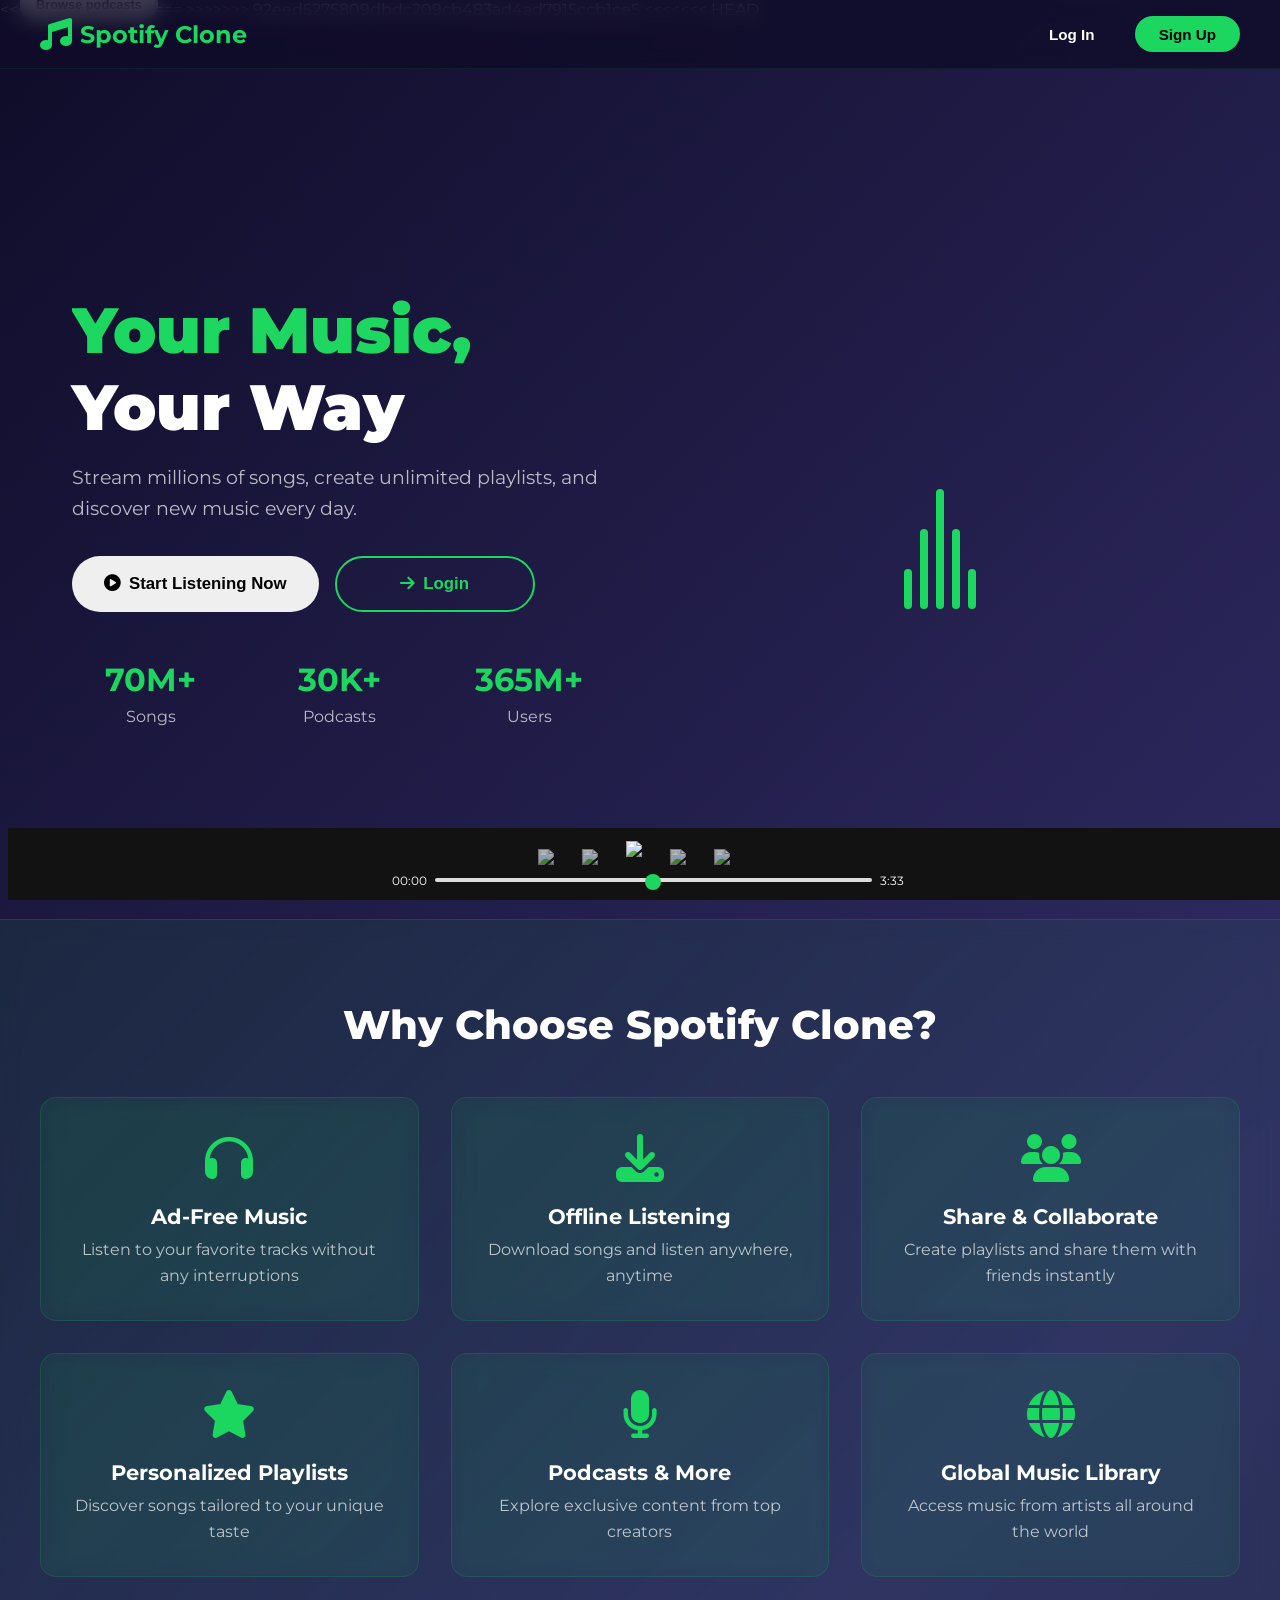
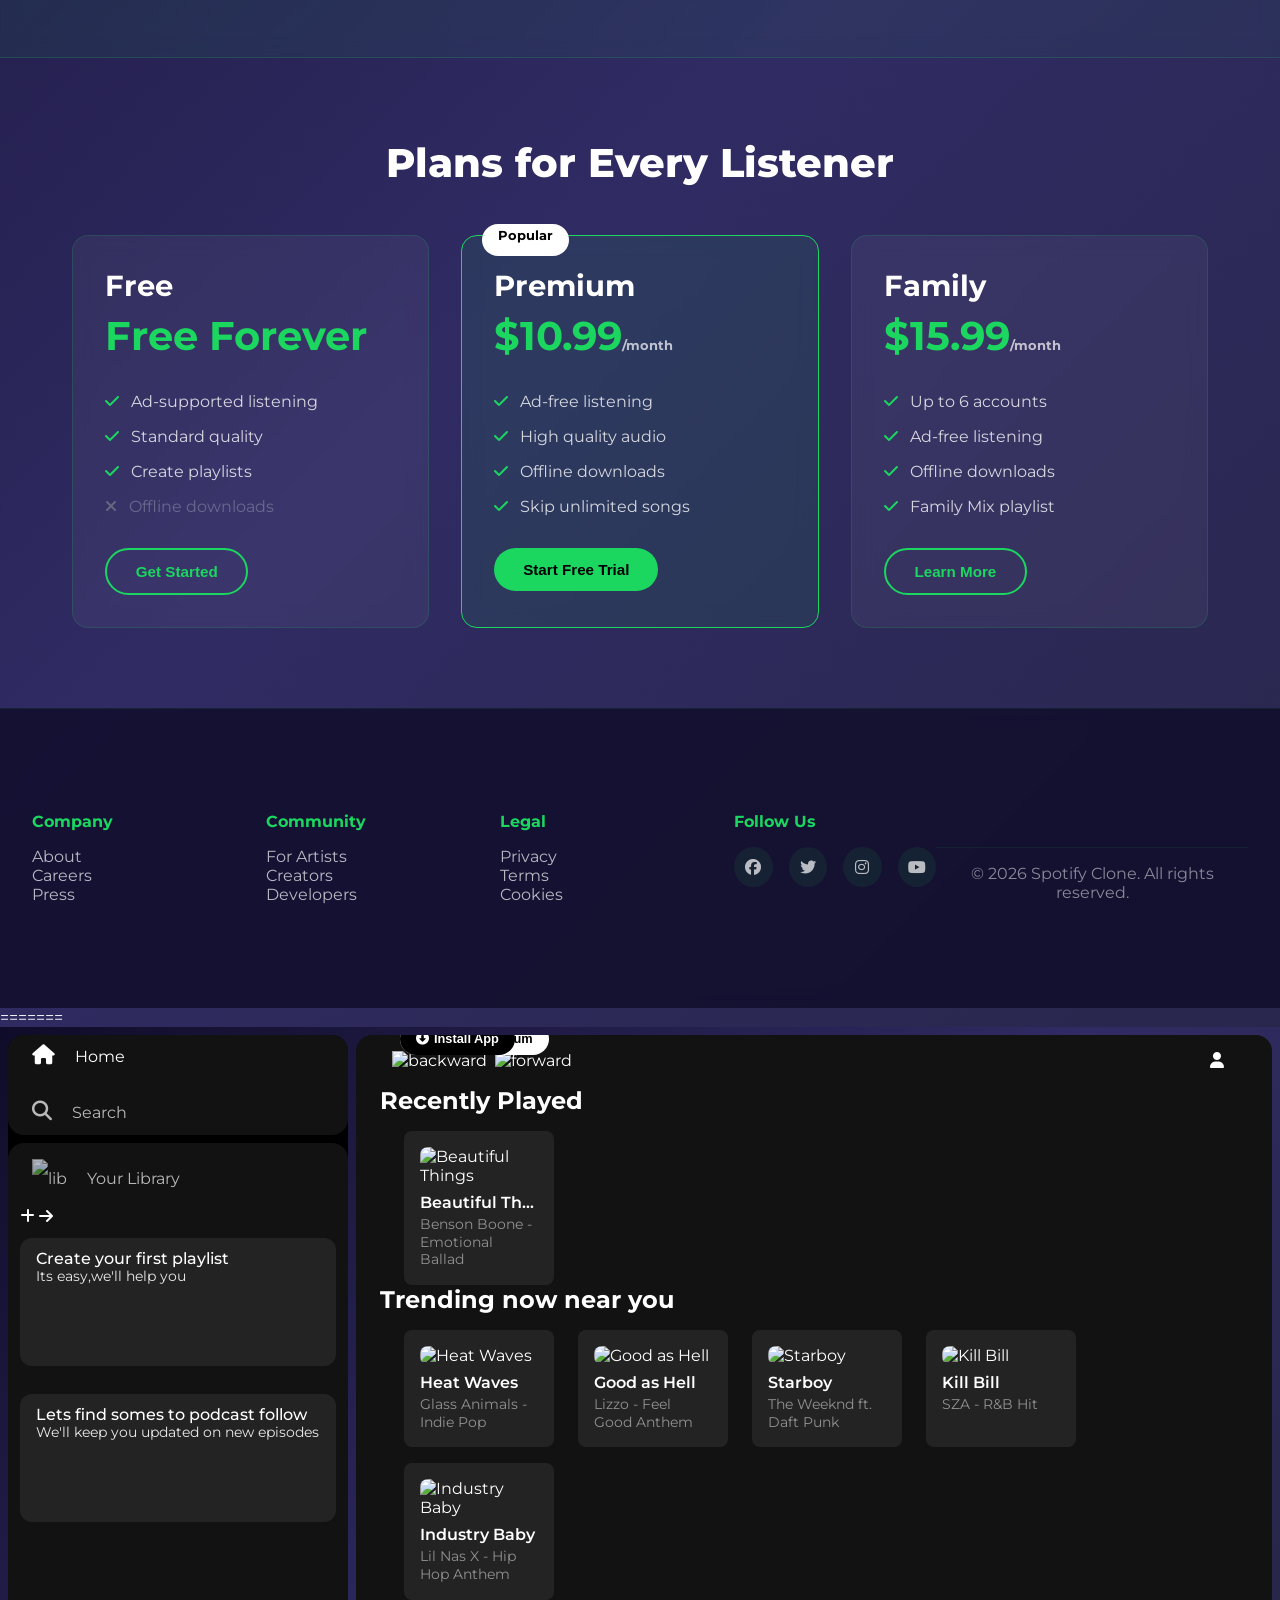
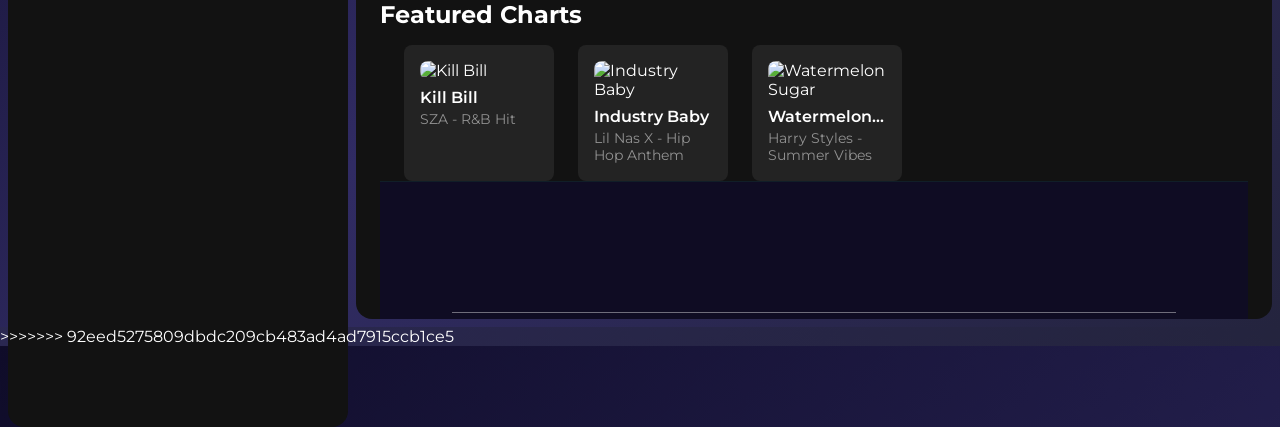
==== commit 18f433cf: "Merge remote changes - consolidated to 3 files with Unsplash images" ====
--- a/index.html
+++ b/index.html
@@ -1,4 +1,5 @@
 <!DOCTYPE html>
+<<<<<<< HEAD
 <html lang="en">
 <head>
     <meta charset="UTF-8">
@@ -8,10 +9,23 @@
     <link rel="stylesheet" href="https://cdnjs.cloudflare.com/ajax/libs/font-awesome/6.7.2/css/all.min.css"
         integrity="sha512-Evv84Mr4kqVGRNSgIGL/F/aIDqQb7xQ2vcrdIwxfjThSH8CSR7PBEakCr51Ck+w+/U6swU2Im1vVX0SVk9ABhg=="
         crossorigin="anonymous" referrerpolicy="no-referrer" />
+=======
+ <html lang="en">
+<head>
+    <meta charset="UTF-8">
+    <meta name="viewport" content="width=device-width, initial-scale=1.0">
+    <title>Spotify-Web Player:Music for everyone</title>
+    <link rel="stylesheet" href="https://cdnjs.cloudflare.com/ajax/libs/font-awesome/6.7.2/css/all.min.css"
+        integrity="sha512-Evv84Mr4kqVGRNSgIGL/F/aIDqQb7xQ2vcrdIwxfjThSH8CSR7PBEakCr51Ck+w+/U6swU2Im1vVX0SVk9ABhg=="
+        crossorigin="anonymous" referrerpolicy="no-referrer" />
+    <link rel="icon" href="./assests/logo.png">
+    <link rel="stylesheet" href="spotifyclone.css">
+>>>>>>> 92eed5275809dbdc209cb483ad4ad7915ccb1ce5
     <link rel="preconnect" href="https://fonts.googleapis.com">
     <link rel="preconnect" href="https://fonts.gstatic.com" crossorigin>
     <link href="https://fonts.googleapis.com/css2?family=Montserrat:ital,wght@0,100..900;1,100..900&display=swap"
         rel="stylesheet">
+<<<<<<< HEAD
     <link rel="stylesheet" href="styles.css">
     <script defer src="script.js"></script>
 </head>
@@ -512,4 +526,150 @@
         </div>
     </div>
 </body>
-</html>+</html>
+=======
+</head>
+<body>
+    <div class="main">
+        <div class="sidebar">
+            <div class="nav">
+                <div class="nav-option" style="opacity: 1;">
+                     <i class="fa-solid fa-house"></i>
+                     <a href="#">Home</a>
+                </div>
+                
+                <div class="nav-option">
+                    <i class="fa-solid fa-magnifying-glass"></i>
+                    <a href="#">Search</a>
+                </div>
+            </div>
+
+            <div class="library"> 
+                <div class="optionsss">
+                     <div class="lib-option nav-option" >
+                        <img src="./assests/library_icon.png" alt="lib">
+                        <a href="#">Your Library</a>
+                      </div>
+                      <div class="iconss">
+                        <!-- + and -> icons -->
+                        <i class="fa-solid fa-plus"></i> 
+                         <i class="fa-solid fa-arrow-right"></i>
+                      </div>
+                </div> 
+                <div class="lib-box">
+                    <div class="box">
+                        <!-- To create space  between lines we made it has p from div -->
+                        <p class="box-p1">Create your first playlist</p> 
+                        <p class="box-p2">Its easy,we'll help you</p>
+                        <button class="badge">Create playlist</button>
+                    </div>
+                     <div class="box">
+                        <p class="box-p1">Lets find somes to podcast follow</p>
+                        <p class="box-p2">We'll keep you updated on new episodes  </p>
+                        <button class="badge">Browse podcasts</button>
+                    </div>
+                    </div>
+                </div>
+        </div>
+        <div class="main-content">
+            <div class="sticky-nav">
+                <div class="nav-icons">
+                     <img src="./assests/backward_icon.png" alt="backward">
+                     <img src="./assests/forward_icon.png" class="hide " alt="forward">
+                </div>
+               <div class="sticky-nav-options">
+                  <button class="badge nav-item hide">Explore Premimum </button>
+                <button class="badge nav-item dark-badge"><i class="fa-solid fa-circle-down" style="margin-right: 5px;"></i>Install App</button>
+              <!--  user emojii   -->
+                <i class="fa-solid fa-user nav-item"></i>
+               </div>
+            </div>
+
+            <h2>Recently Played</h2>
+            <div class="cards-container">
+                <div class="card">
+                    <img src="./assests/card1img.jpeg" class="card-img">
+                    <p class="card-title">Top 50-Global</p>
+                    <p class="card-info">Your daily updates of the most palyed...</p>
+                </div>
+            </div>
+
+            <h2>Trending now near you</h2>
+            <div class="cards-container">
+                <div class="card">
+                    <img src="./assests/card2img.jpeg" class="card-img">
+                    <p class="card-title">Top 50-Global</p>
+                    <p class="card-info">Your daily updates of the most palyed...</p>
+                </div>
+
+                <div class="card">
+                    <img src="./assests/card3img.jpeg" class="card-img">
+                    <p class="card-title">Top 50-Global</p>
+                    <p class="card-info">Your daily updates of the most palyed...</p>
+                </div>
+            
+                <div class="card">
+                    <img src="./assests/card4img.jpeg" class="card-img">
+                    <p class="card-title">Top 50-Global</p>
+                    <p class="card-info">Your daily updates of the most palyed...</p>
+                </div>
+
+                 <div class="card">
+                    <img src="./assests/card3img.jpeg" class="card-img">
+                    <p class="card-title">Top 50-Global</p>
+                    <p class="card-info">Your daily updates of the most palyed...</p>
+                </div>
+
+                 <div class="card">
+                    <img src="./assests/card4img.jpeg" class="card-img">
+                    <p class="card-title">Top 50-Global</p>
+                    <p class="card-info">Your daily updates of the most palyed...</p>
+                </div>
+            </div>
+
+            <h2>Featured Charts</h2>
+            <div class="cards-container">
+                <div class="card">
+                    <img src="./assests/card5img.jpeg" class="card-img">
+                    <p class="card-title">Top 50-Global</p>
+                    <p class="card-info">Your daily updates of the most palyed...</p>
+                </div>
+                 <div class="card">
+                    <img src="./assests/card6img.jpeg" class="card-img">
+                    <p class="card-title">Top Songs-India</p>
+                    <p class="card-info">Your daily updates of the most palyed...</p>
+                </div>
+                 <div class="card">
+                    <img src="./assests/card1img.jpeg" class="card-img">
+                    <p class="card-title">Top 50-Global</p>
+                    <p class="card-info">Your daily updates of the most palyed...</p>
+                </div>
+            </div>
+            <div class="footer">
+                <div class="line"></div>
+            </div>
+        </div>
+        <!-- Fotter music player -->
+         <div class="music-player">
+             <!-- home work  -->
+            <div class="album"></div>
+            <div class="player">
+                <div class="player-controls">
+                    <img src="./assests/player_icon1 (1).png" class="player-control-icon">
+                    <img src="./assests/player_icon2 (1).png" class="player-control-icon">
+                    <img src="./assests/player_icon3 (1).png" class="player-control-icon" style="opacity: 1; height: 2rem;">
+                    <img src="./assests/player_icon4 (1).png" class="player-control-icon">
+                    <img src="./assests/player_icon5 (1).png" class="player-control-icon">
+                </div>
+                 <div class="play-bar">
+                    <span class="curr-time">00:00</span>
+                    <input type="range" min="0" max="100" class="progress-bar" step="1 ">
+                    <span class="tot-time">3:33</span>
+                 </div>
+            </div>
+            <div class="controls"></div>
+         </div>
+    </div>
+</body>
+</html>
+>>>>>>> 92eed5275809dbdc209cb483ad4ad7915ccb1ce5
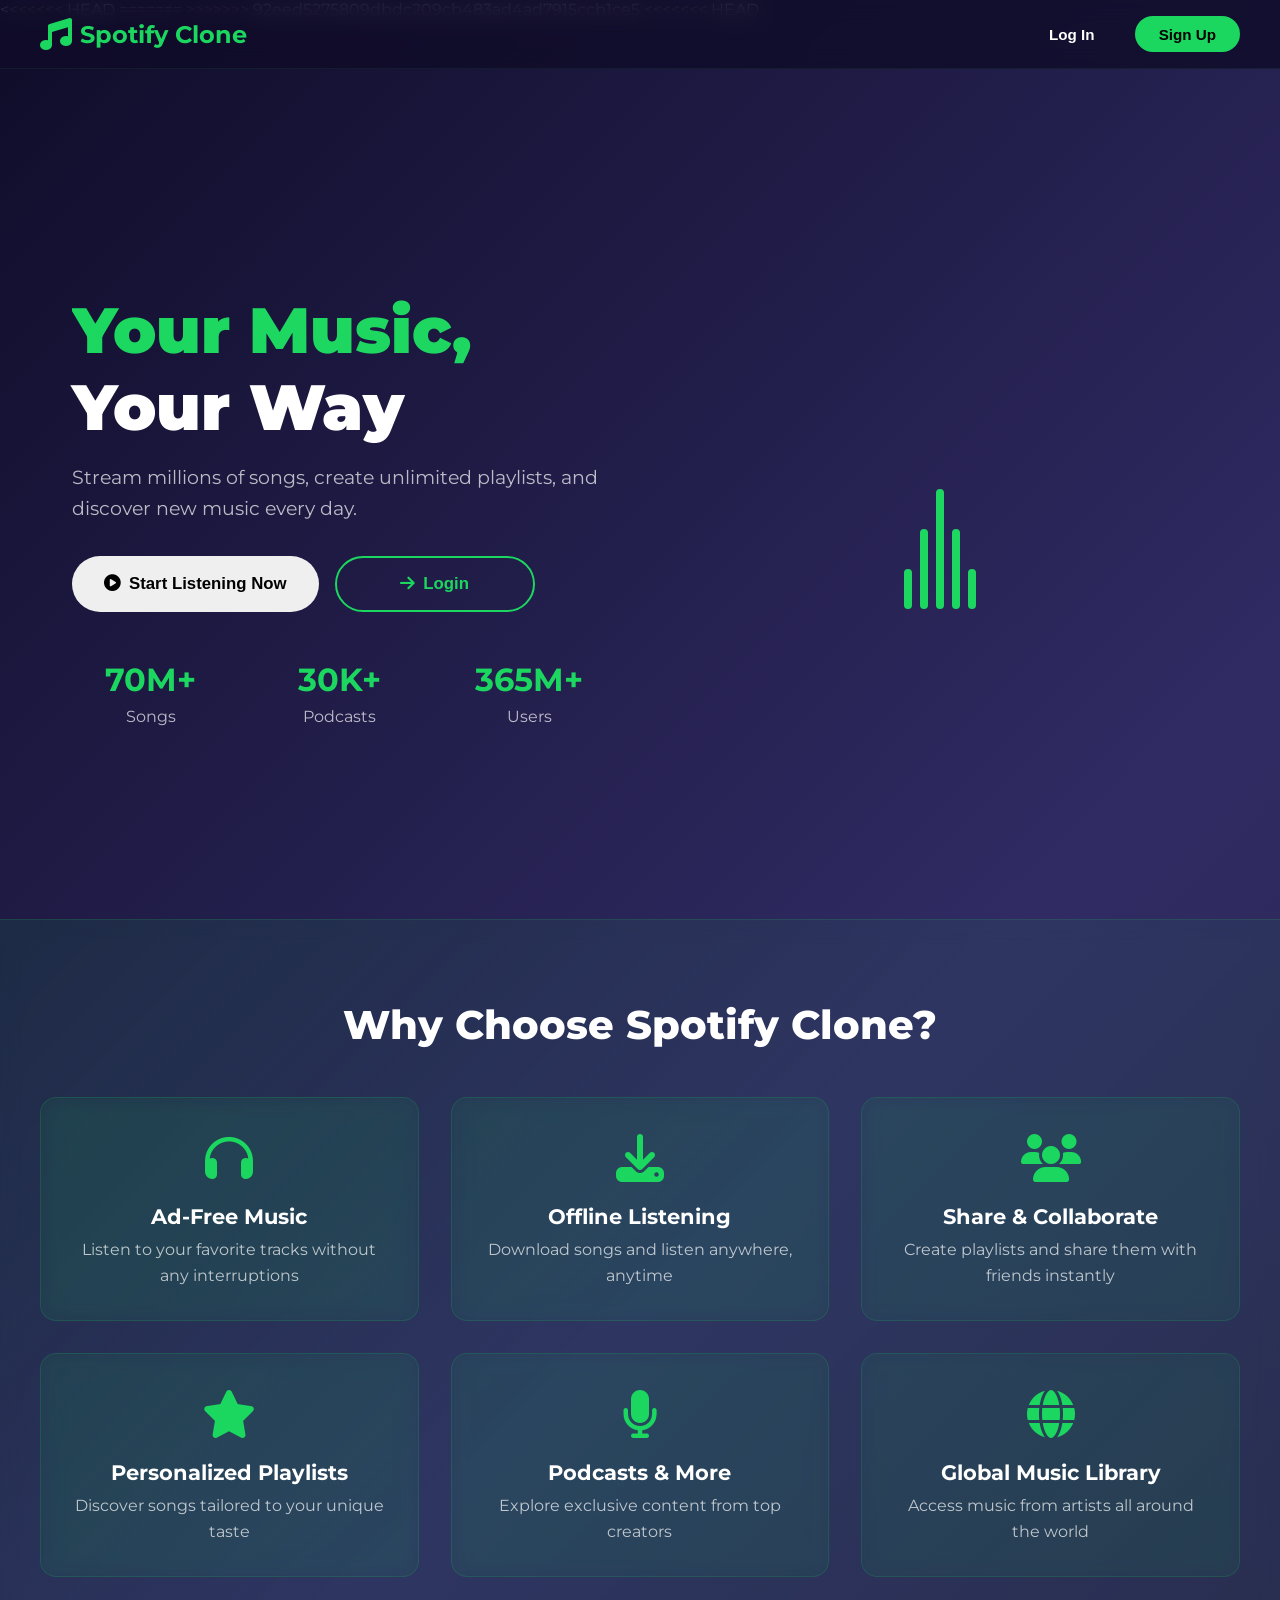
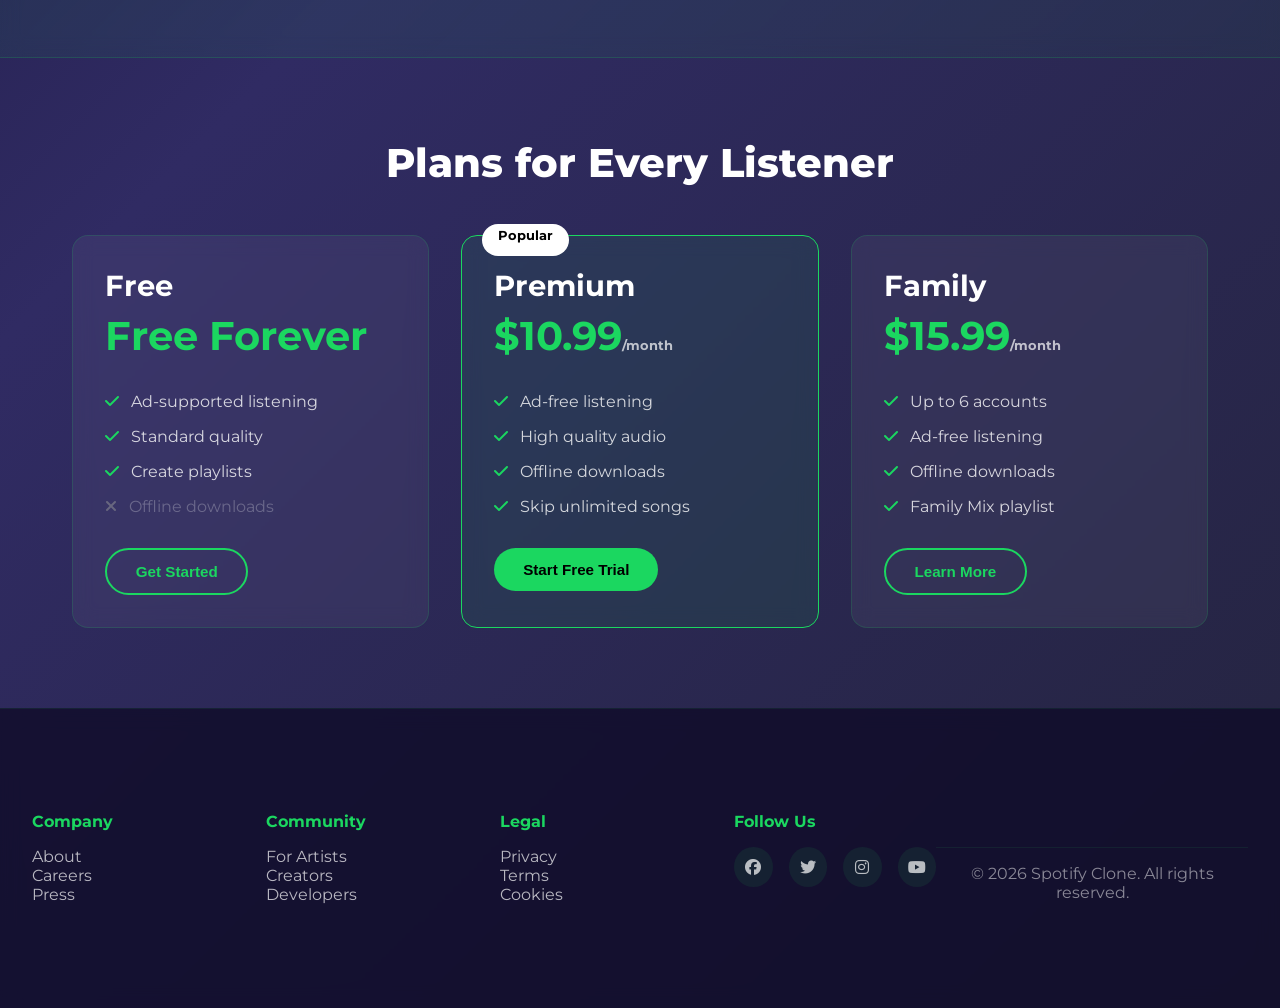
==== commit cd66a2ea: "updated files" ====
--- a/index.html
+++ b/index.html
@@ -527,149 +527,3 @@
     </div>
 </body>
 </html>
-=======
-</head>
-<body>
-    <div class="main">
-        <div class="sidebar">
-            <div class="nav">
-                <div class="nav-option" style="opacity: 1;">
-                     <i class="fa-solid fa-house"></i>
-                     <a href="#">Home</a>
-                </div>
-                
-                <div class="nav-option">
-                    <i class="fa-solid fa-magnifying-glass"></i>
-                    <a href="#">Search</a>
-                </div>
-            </div>
-
-            <div class="library"> 
-                <div class="optionsss">
-                     <div class="lib-option nav-option" >
-                        <img src="./assests/library_icon.png" alt="lib">
-                        <a href="#">Your Library</a>
-                      </div>
-                      <div class="iconss">
-                        <!-- + and -> icons -->
-                        <i class="fa-solid fa-plus"></i> 
-                         <i class="fa-solid fa-arrow-right"></i>
-                      </div>
-                </div> 
-                <div class="lib-box">
-                    <div class="box">
-                        <!-- To create space  between lines we made it has p from div -->
-                        <p class="box-p1">Create your first playlist</p> 
-                        <p class="box-p2">Its easy,we'll help you</p>
-                        <button class="badge">Create playlist</button>
-                    </div>
-                     <div class="box">
-                        <p class="box-p1">Lets find somes to podcast follow</p>
-                        <p class="box-p2">We'll keep you updated on new episodes  </p>
-                        <button class="badge">Browse podcasts</button>
-                    </div>
-                    </div>
-                </div>
-        </div>
-        <div class="main-content">
-            <div class="sticky-nav">
-                <div class="nav-icons">
-                     <img src="./assests/backward_icon.png" alt="backward">
-                     <img src="./assests/forward_icon.png" class="hide " alt="forward">
-                </div>
-               <div class="sticky-nav-options">
-                  <button class="badge nav-item hide">Explore Premimum </button>
-                <button class="badge nav-item dark-badge"><i class="fa-solid fa-circle-down" style="margin-right: 5px;"></i>Install App</button>
-              <!--  user emojii   -->
-                <i class="fa-solid fa-user nav-item"></i>
-               </div>
-            </div>
-
-            <h2>Recently Played</h2>
-            <div class="cards-container">
-                <div class="card">
-                    <img src="./assests/card1img.jpeg" class="card-img">
-                    <p class="card-title">Top 50-Global</p>
-                    <p class="card-info">Your daily updates of the most palyed...</p>
-                </div>
-            </div>
-
-            <h2>Trending now near you</h2>
-            <div class="cards-container">
-                <div class="card">
-                    <img src="./assests/card2img.jpeg" class="card-img">
-                    <p class="card-title">Top 50-Global</p>
-                    <p class="card-info">Your daily updates of the most palyed...</p>
-                </div>
-
-                <div class="card">
-                    <img src="./assests/card3img.jpeg" class="card-img">
-                    <p class="card-title">Top 50-Global</p>
-                    <p class="card-info">Your daily updates of the most palyed...</p>
-                </div>
-            
-                <div class="card">
-                    <img src="./assests/card4img.jpeg" class="card-img">
-                    <p class="card-title">Top 50-Global</p>
-                    <p class="card-info">Your daily updates of the most palyed...</p>
-                </div>
-
-                 <div class="card">
-                    <img src="./assests/card3img.jpeg" class="card-img">
-                    <p class="card-title">Top 50-Global</p>
-                    <p class="card-info">Your daily updates of the most palyed...</p>
-                </div>
-
-                 <div class="card">
-                    <img src="./assests/card4img.jpeg" class="card-img">
-                    <p class="card-title">Top 50-Global</p>
-                    <p class="card-info">Your daily updates of the most palyed...</p>
-                </div>
-            </div>
-
-            <h2>Featured Charts</h2>
-            <div class="cards-container">
-                <div class="card">
-                    <img src="./assests/card5img.jpeg" class="card-img">
-                    <p class="card-title">Top 50-Global</p>
-                    <p class="card-info">Your daily updates of the most palyed...</p>
-                </div>
-                 <div class="card">
-                    <img src="./assests/card6img.jpeg" class="card-img">
-                    <p class="card-title">Top Songs-India</p>
-                    <p class="card-info">Your daily updates of the most palyed...</p>
-                </div>
-                 <div class="card">
-                    <img src="./assests/card1img.jpeg" class="card-img">
-                    <p class="card-title">Top 50-Global</p>
-                    <p class="card-info">Your daily updates of the most palyed...</p>
-                </div>
-            </div>
-            <div class="footer">
-                <div class="line"></div>
-            </div>
-        </div>
-        <!-- Fotter music player -->
-         <div class="music-player">
-             <!-- home work  -->
-            <div class="album"></div>
-            <div class="player">
-                <div class="player-controls">
-                    <img src="./assests/player_icon1 (1).png" class="player-control-icon">
-                    <img src="./assests/player_icon2 (1).png" class="player-control-icon">
-                    <img src="./assests/player_icon3 (1).png" class="player-control-icon" style="opacity: 1; height: 2rem;">
-                    <img src="./assests/player_icon4 (1).png" class="player-control-icon">
-                    <img src="./assests/player_icon5 (1).png" class="player-control-icon">
-                </div>
-                 <div class="play-bar">
-                    <span class="curr-time">00:00</span>
-                    <input type="range" min="0" max="100" class="progress-bar" step="1 ">
-                    <span class="tot-time">3:33</span>
-                 </div>
-            </div>
-            <div class="controls"></div>
-         </div>
-    </div>
-</body>
-</html>
->>>>>>> 92eed5275809dbdc209cb483ad4ad7915ccb1ce5
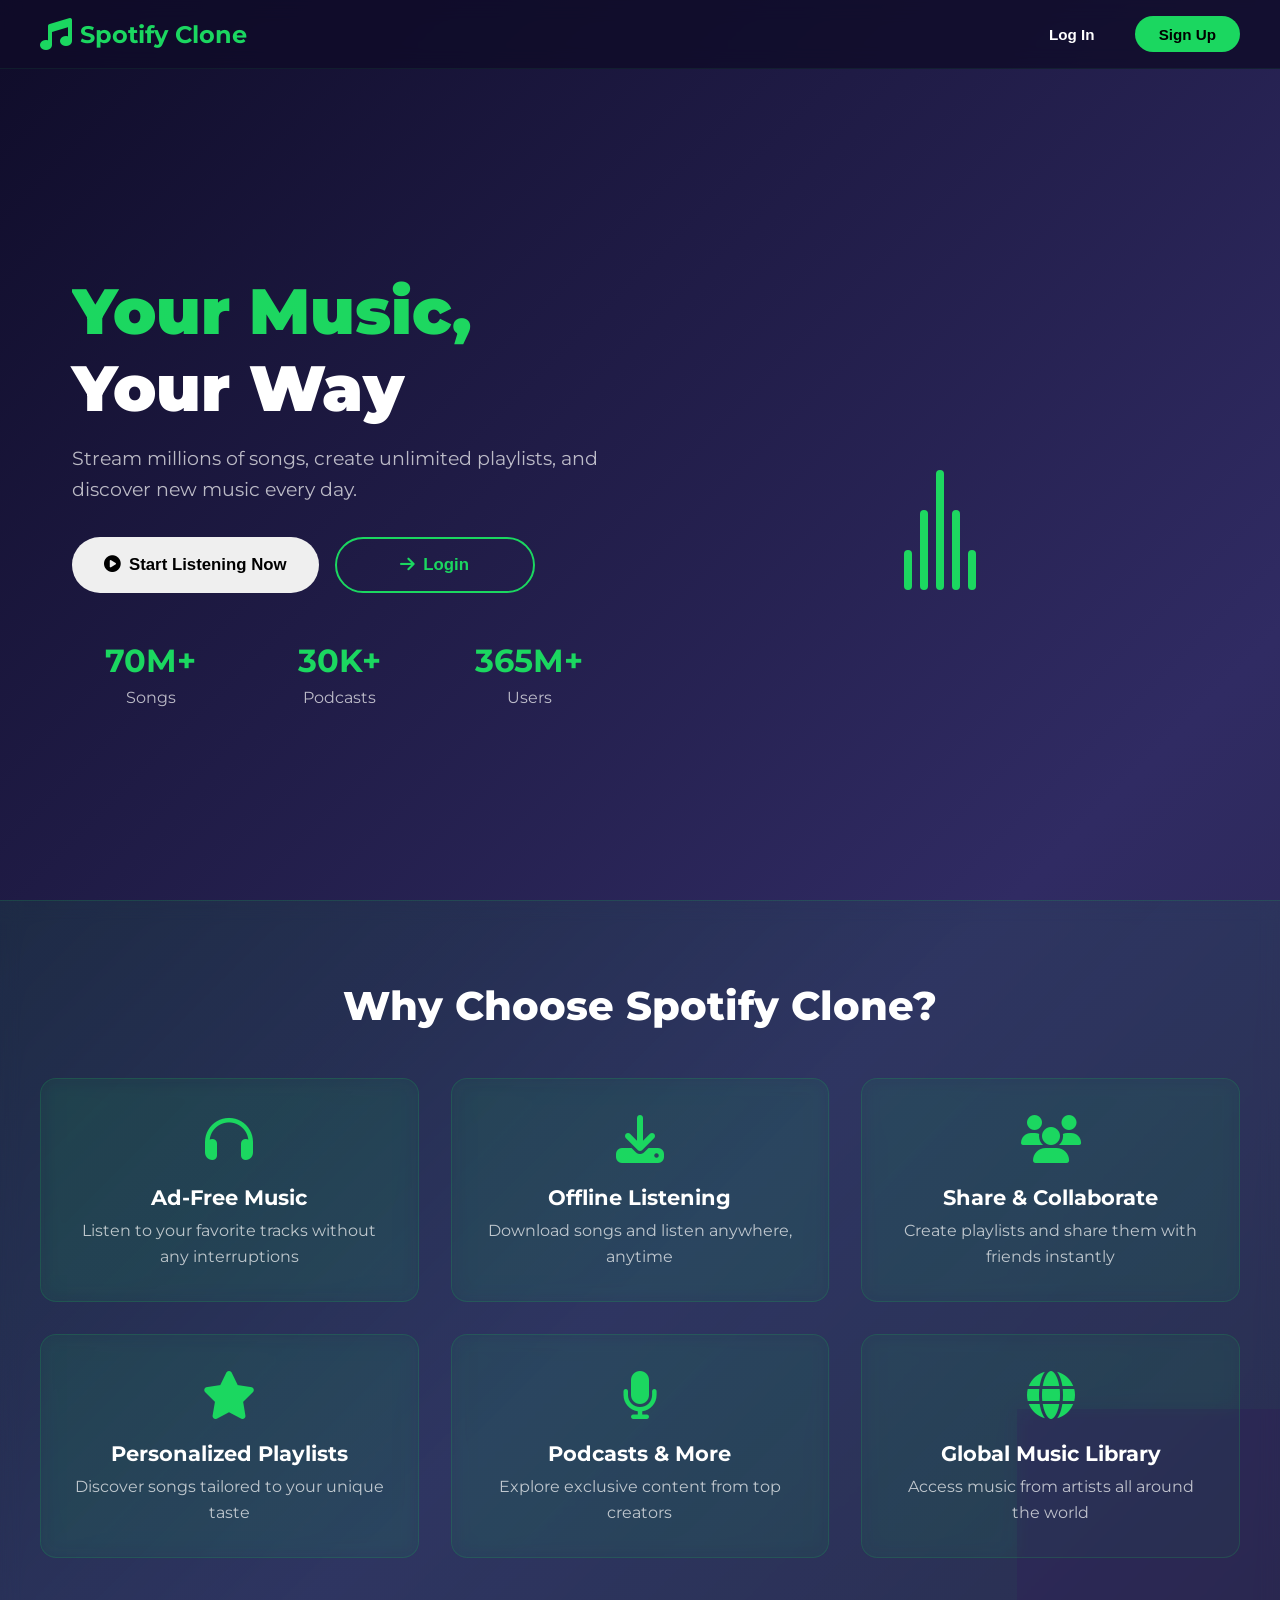
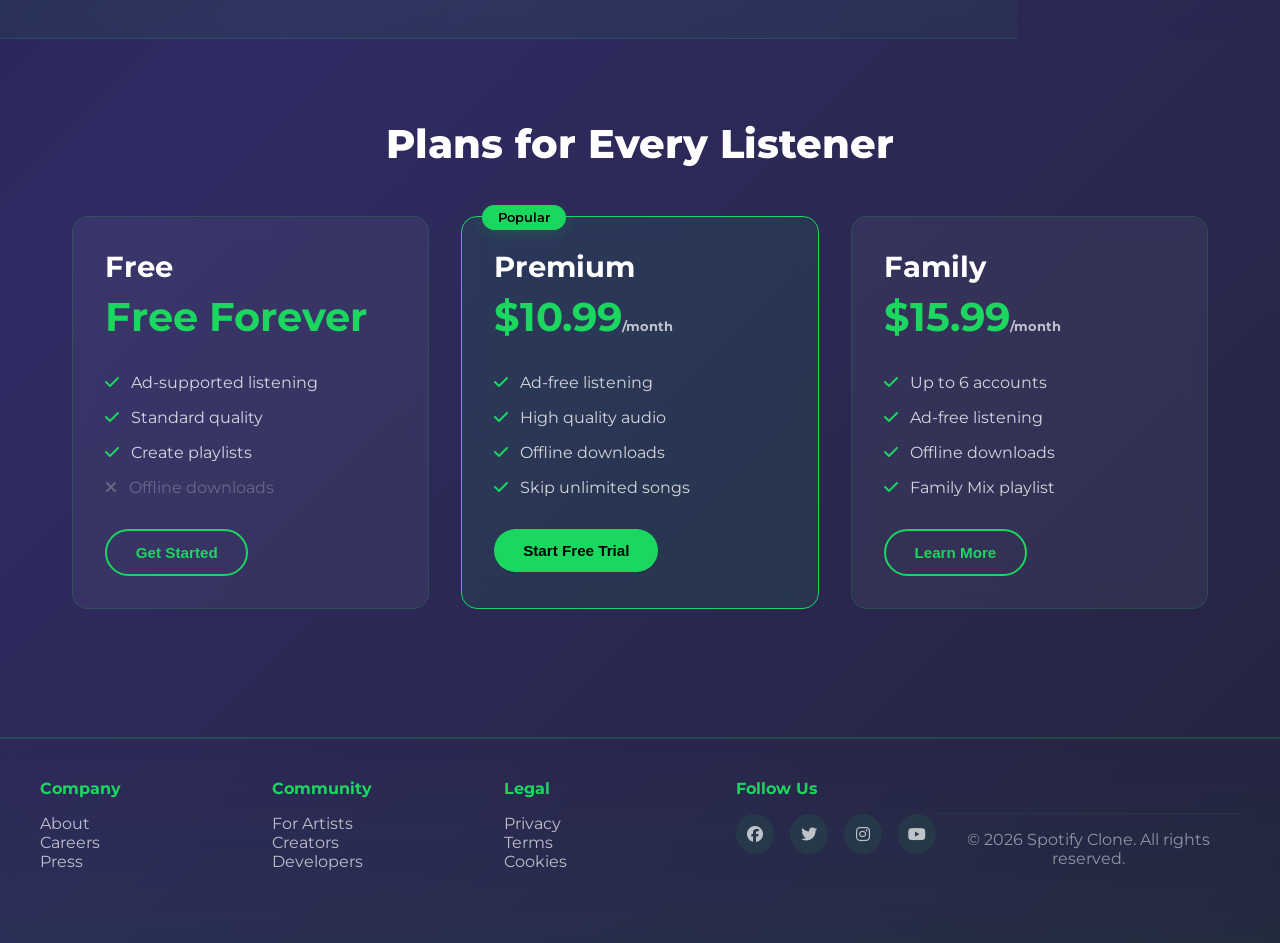
==== commit 9db332ac: "updated Spotify_clone" ====
--- a/index.html
+++ b/index.html
@@ -1,5 +1,4 @@
-<!DOCTYPE html>
-<<<<<<< HEAD
+﻿<!DOCTYPE html>
 <html lang="en">
 <head>
     <meta charset="UTF-8">
@@ -9,23 +8,10 @@
     <link rel="stylesheet" href="https://cdnjs.cloudflare.com/ajax/libs/font-awesome/6.7.2/css/all.min.css"
         integrity="sha512-Evv84Mr4kqVGRNSgIGL/F/aIDqQb7xQ2vcrdIwxfjThSH8CSR7PBEakCr51Ck+w+/U6swU2Im1vVX0SVk9ABhg=="
         crossorigin="anonymous" referrerpolicy="no-referrer" />
-=======
- <html lang="en">
-<head>
-    <meta charset="UTF-8">
-    <meta name="viewport" content="width=device-width, initial-scale=1.0">
-    <title>Spotify-Web Player:Music for everyone</title>
-    <link rel="stylesheet" href="https://cdnjs.cloudflare.com/ajax/libs/font-awesome/6.7.2/css/all.min.css"
-        integrity="sha512-Evv84Mr4kqVGRNSgIGL/F/aIDqQb7xQ2vcrdIwxfjThSH8CSR7PBEakCr51Ck+w+/U6swU2Im1vVX0SVk9ABhg=="
-        crossorigin="anonymous" referrerpolicy="no-referrer" />
-    <link rel="icon" href="./assests/logo.png">
-    <link rel="stylesheet" href="spotifyclone.css">
->>>>>>> 92eed5275809dbdc209cb483ad4ad7915ccb1ce5
     <link rel="preconnect" href="https://fonts.googleapis.com">
     <link rel="preconnect" href="https://fonts.gstatic.com" crossorigin>
     <link href="https://fonts.googleapis.com/css2?family=Montserrat:ital,wght@0,100..900;1,100..900&display=swap"
         rel="stylesheet">
-<<<<<<< HEAD
     <link rel="stylesheet" href="styles.css">
     <script defer src="script.js"></script>
 </head>
@@ -359,10 +345,11 @@
                          <img src="https://img.icons8.com/color/96/000000/skip-to-end.png" class="hide" data-action="forward" alt="forward" title="Forward 10s" style="width: 24px; height: 24px;">
                     </div>
                    <div class="sticky-nav-options">
-                      <button class="badge nav-item hide" type="button" data-action="premium">Explore Premium</button>
-                    <button class="badge nav-item dark-badge" type="button" data-action="install"><i class="fa-solid fa-circle-down"></i>Install App</button>
+                      <button class="badge nav-item" type="button" data-action="premium">Explore Premium</button>
+                    <button class="badge nav-item dark-badge" type="button" data-action="install"><i class="fa-solid fa-circle-down"></i> Install App</button>
+                    <button class="badge nav-item dark-badge" type="button" onclick="logout()">Logout</button>
                   <!--  user icon   -->
-                    <i class="fa-solid fa-user nav-item" aria-label="User profile" data-action="user"></i>
+                    <i class="fa-solid fa-user nav-item" aria-label="User profile" data-action="user" style="font-size: 1.5rem; cursor: pointer;"></i>
                    </div>
                 </div>
 
@@ -494,11 +481,14 @@
                     <div class="card">
                         <img src="https://images.unsplash.com/photo-1511379938547-c1f69b13d835?w=300&q=80" class="card-img" alt="Break My Soul">
                         <p class="card-title">Break My Soul</p>
-                        <p class="card-info">Beyoncé - Dance Track</p>
+                        <p class="card-info">BeyoncÃ© - Dance Track</p>
                     </div>
                 </div>
                 <div class="footer">
-                    <div class="line"></div>
+                    <div class="footer-credit">
+                        <p>&copy; 2026 Spotify Clone. All rights reserved.</p>
+                        <p style="margin-top: 0.5rem; font-size: 0.8rem;">Made with <span style="color: #1bd760;">♥</span> for music lovers</p>
+                    </div>
                 </div>
             </div>
             <!-- Footer music player -->
@@ -508,7 +498,7 @@
                     <div class="player-controls">
                         <i class="fa-solid fa-shuffle player-control-icon" data-action="shuffle" title="Shuffle"></i>
                         <i class="fa-solid fa-step-backward player-control-icon" data-action="prev" title="Previous"></i>
-                        <i class="fa-solid fa-circle-play player-control-icon player-control-active" data-action="play-pause" title="Play/Pause" style="font-size: 2.5rem;"></i>
+                        <i class="fa-solid fa-circle-play player-control-icon player-control-active" data-action="play-pause" title="Play/Pause"></i>
                         <i class="fa-solid fa-step-forward player-control-icon" data-action="next" title="Next"></i>
                         <i class="fa-solid fa-repeat player-control-icon" data-action="repeat" title="Repeat"></i>
                     </div>
@@ -526,4 +516,4 @@
         </div>
     </div>
 </body>
-</html>
+</html>
--- a/styles.css
+++ b/styles.css
@@ -357,7 +357,7 @@
     box-shadow: 0 20px 40px rgba(29, 185, 84, 0.2);
 }
 
-.badge {
+.pricing-card .badge {
     position: absolute;
     top: -12px;
     left: 20px;
@@ -503,13 +503,13 @@
 }
 
 .modal-content {
-    background: linear-gradient(135deg, rgba(48, 43, 99, 0.95), rgba(36, 36, 62, 0.95));
+    background: linear-gradient(135deg, rgba(48, 43, 99, 0.98), rgba(36, 36, 62, 0.98));
     padding: 3rem;
     border-radius: 1.5rem;
     width: 90%;
     max-width: 450px;
-    border: 1px solid rgba(29, 185, 84, 0.2);
-    box-shadow: 0 20px 60px rgba(29, 185, 84, 0.3);
+    border: 2px solid #1bd760;
+    box-shadow: 0 0 40px rgba(29, 185, 84, 0.5), 0 20px 60px rgba(0, 0, 0, 0.5);
     animation: slideUp 0.3s ease;
     max-height: 90vh;
     overflow-y: auto;
@@ -523,11 +523,22 @@
     background: none;
     border: none;
     cursor: pointer;
-    transition: color 0.3s ease;
+    transition: all 0.3s ease;
+    line-height: 1;
+    padding: 0.5rem;
+    display: flex;
+    align-items: center;
+    justify-content: center;
+    width: 2.5rem;
+    height: 2.5rem;
+    border-radius: 50%;
+    margin-top: -0.5rem;
 }
 
 .close-btn:hover {
     color: #fff;
+    background: rgba(29, 185, 84, 0.2);
+    transform: scale(1.1);
 }
 
 .auth-form {
@@ -704,87 +715,63 @@
 .main {
     display: flex;
     height: 100vh;
-    padding: 0.5rem;
-    background: linear-gradient(135deg, #0f0c29, #302b63, #24243e);
+    padding: 0;
+    background: #000;
+    overflow: hidden;
 }
 
 .sidebar {
     background-color: #000;
-    width: 340px;
-    border-radius: 1rem;
-    margin-right: 0.5rem;
+    width: 280px;
+    border-radius: 0;
+    margin-right: 0;
+    display: flex;
+    flex-direction: column;
+    height: 100vh; /* Full screen height including behind player */
+    position: fixed;
+    top: 0;
+    left: 0;
+    z-index: 2; /* Content behind player */
+    padding-bottom: 90px;
 }
 
 .main-content {
-    background-color: #121212;
-    flex: 1;
-    border-radius: 1rem;
-    overflow: auto;
-    padding: 0 1.5rem 0 1.5rem;
-}
-
-.music-player {
-    background-color: #121212;
-    position: fixed;
+    background: linear-gradient(to bottom, #2d2665 0%, #121212 40%, #121212 100%);
+    border-radius: 0;
+    overflow-y: auto;
+    padding: 0 1.5rem 120px 1.5rem;
+    height: 100vh !important; /* Force full height */
+    position: fixed !important;
+    left: 280px;
+    top: 0;
+    right: 0;
     bottom: 0;
-    width: 100%;
-    height: 72px;
-    display: flex;
-    justify-content: space-between;
-    align-items: center;
-    padding: 0 1rem;
-}
-
-a {
-    text-decoration: none;
-    color: #fff;
+    width: auto !important; /* Takes remaining width */
+    z-index: 1;
 }
 
 /* ============================================
    NAV & LIBRARY
    ============================================ */
 
-.nav {
-    background-color: #121212;
-    border-radius: 1rem;
+.nav{
+    background-color: transparent; /* Updated for new layout */
+    border-radius: 0;
     display: flex;
     flex-direction: column;
     justify-content: center;
     height: 100px;
+    flex-shrink: 0;
     padding: 0.5rem 0.75rem;
 }
 
-.nav-option {
-    line-height: 2.5rem;
-    opacity: 0.7;
-    padding: 0.5rem 0.75rem;
-    transition: opacity 0.3s ease;
-    cursor: pointer;
-}
-
-.nav-option:hover {
-    opacity: 1;
-}
-
-.nav-option-active {
-    opacity: 1;
-}
-
-.nav-option i {
-    font-size: 1.25rem;
-}
-
-.nav-option a {
-    font-size: 1rem;
-    margin-left: 1rem;
-}
-
-.library {
-    background-color: #121212;
-    border-radius: 1rem;
-    height: 100%;
+.library{
+    background-color: transparent; /* Updated for new layout */ 
+    border-radius: 0;
+    flex-grow: 1; 
     margin-top: 0.5rem;
     padding: 0.5rem 0.75rem;
+    overflow-y: auto; 
 }
 
 .options {
@@ -816,10 +803,15 @@
 
 .box {
     background-color: #232323;
-    height: 8rem;
+    height: auto;
+    min-height: 8rem;
     border-radius: 0.75rem;
     margin: 0.75rem 0 1.75rem 0;
-    padding: 0.7rem 1rem;
+    padding: 1rem;
+    display: flex;
+    flex-direction: column;
+    justify-content: space-between;
+    gap: 0.5rem;
 }
 
 .box-p1 {
@@ -834,37 +826,57 @@
 
 .badge {
     background-color: #fff;
+    border: 2px solid transparent;
+    border-radius: 100px;
+    padding: 0.5rem 1.2rem;
+    font-weight: 700;
+    height: auto;
+    cursor: pointer;
+    transition: all 0.3s ease;
+    white-space: nowrap;
+    font-size: 0.9rem;
+    color: #000;
+    box-shadow: 0 4px 12px rgba(29, 185, 84, 0.2);
+    flex-shrink: 0;
+    display: flex;
+    align-items: center;
+    justify-content: center;
     border: none;
-    border-radius: 100px;
-    padding: 0.25rem 1rem;
-    font-weight: 700;
-    height: 2rem;
-    width: fit-content;
-    cursor: pointer;
-    transition: transform 0.2s, background-color 0.2s ease;
+    gap: 0.5rem;
 }
 
 .badge:hover {
-    transform: scale(1.05);
+    transform: translateY(-2px);
+    box-shadow: 0 8px 20px rgba(29, 185, 84, 0.4);
+    background: #1bd760;
+    color: #000;
 }
 
 .dark-badge {
-    background-color: #000;
-    color: #fff;
+    background-color: #1a1a1a;
+    color: #1bd760;
+    border: 2px solid #1bd760;
 }
 
 .dark-badge:hover {
-    background-color: #1a1a1a;
+    background-color: #1bd760;
+    color: #000;
+    border-color: #1bd760;
 }
 
 .sticky-nav {
     position: sticky;
     top: 0;
-    background-color: #121212;
+    background-color: transparent;
     display: flex;
     justify-content: space-between;
     align-items: center;
-    padding: 1rem 0 1rem 0;
+    padding: 1rem 0; /* Align with content */
+    gap: 2rem;
+    min-height: 70px;
+    width: 100%;
+    box-sizing: border-box;
+    z-index: 10;
 }
 
 .nav-icons {
@@ -875,12 +887,24 @@
 
 .sticky-nav-options {
     display: flex;
-    justify-content: center;
-    align-items: center;
+    flex-direction: row;
+    justify-content: flex-end;
+    align-items: center;
+    gap: 1rem;
+    flex-wrap: nowrap;
+}
+
+.sticky-nav-options .badge {
+    white-space: nowrap;
+    margin: 0;
+}
+
+.sticky-nav-options i {
+    margin-left: 0.5rem;
 }
 
 .nav-item {
-    margin-right: 1.5rem;
+    margin-right: 0;
     transition: opacity 0.3s ease;
     cursor: pointer;
 }
@@ -896,14 +920,12 @@
 }
 
 .card {
-    background-color: #232323;
-    width: 150px;
+    background-color: #181818;
+    width: 220px;
     border-radius: 0.5rem;
-    margin-left: 1.5rem;
-    margin-top: 1rem;
     padding: 1rem;
-    transition: background-color 0.3s, transform 0.3s ease;
-    cursor: pointer;
+    cursor: pointer;
+    transition: background-color 0.3s ease;
 }
 
 .card:hover {
@@ -914,6 +936,8 @@
 .cards-container {
     display: flex;
     flex-wrap: wrap;
+    gap: 1.5rem;
+    margin-top: 1rem;
 }
 
 .card-img {
@@ -942,17 +966,22 @@
 }
 
 .footer {
-    height: 300px;
+    height: auto;
     display: flex;
     align-items: center;
     justify-content: center;
-}
-
-.line {
-    width: 90%;
-    height: 30%;
-    border-top: 1px solid white;
-    opacity: 0.4;
+    border-top: 2px solid rgba(29, 185, 84, 0.2);
+    margin-top: 3rem;
+    padding: 2.5rem;
+    background: linear-gradient(to bottom, transparent, rgba(29, 185, 84, 0.05));
+}
+
+.footer-credit {
+    text-align: center;
+    color: rgba(255, 255, 255, 0.7);
+    font-size: 0.9rem;
+    padding: 1rem;
+    line-height: 1.6;
 }
 
 .album {
@@ -975,23 +1004,27 @@
     display: flex;
     justify-content: center;
     align-items: center;
+    width: 100%;
 }
 
 .player-control-icon {
-    height: 1rem;
-    margin-right: 1.75rem;
+    font-size: 1.25rem;
+    margin: 0 0.8rem;
     opacity: 0.7;
     transition: opacity 0.3s ease;
     cursor: pointer;
-}
-
-.player-control-icon:hover {
-    opacity: 1;
+    display: flex;
+    align-items: center;
+    justify-content: center;
 }
 
 .player-control-active {
     opacity: 1;
-    height: 2rem;
+    font-size: 2.5rem !important; /* Forces play button to be bigger */
+    margin: 0 1rem;
+    height: auto !important; /* Ensure height isn't restricted */
+    width: auto !important; /* Ensure width isn't restricted */
+    display: inline-flex !important; /* Ensure it's not hidden */
 }
 
 .play-bar {
@@ -1243,19 +1276,11 @@
     }
 }
 
-::-webkit-scrollbar {
-    width: 8px;
-}
-
-::-webkit-scrollbar-track {
-    background: transparent;
-}
-
-::-webkit-scrollbar-thumb {
-    background: #404040;
-    border-radius: 4px;
-}
-
-::-webkit-scrollbar-thumb:hover {
-    background: #535353;
-}
+.main-content::-webkit-scrollbar {
+    width: 6px;
+}
+
+.main-content::-webkit-scrollbar-thumb {
+    background: rgba(255,255,255,0.2);
+    border-radius: 3px;
+}
